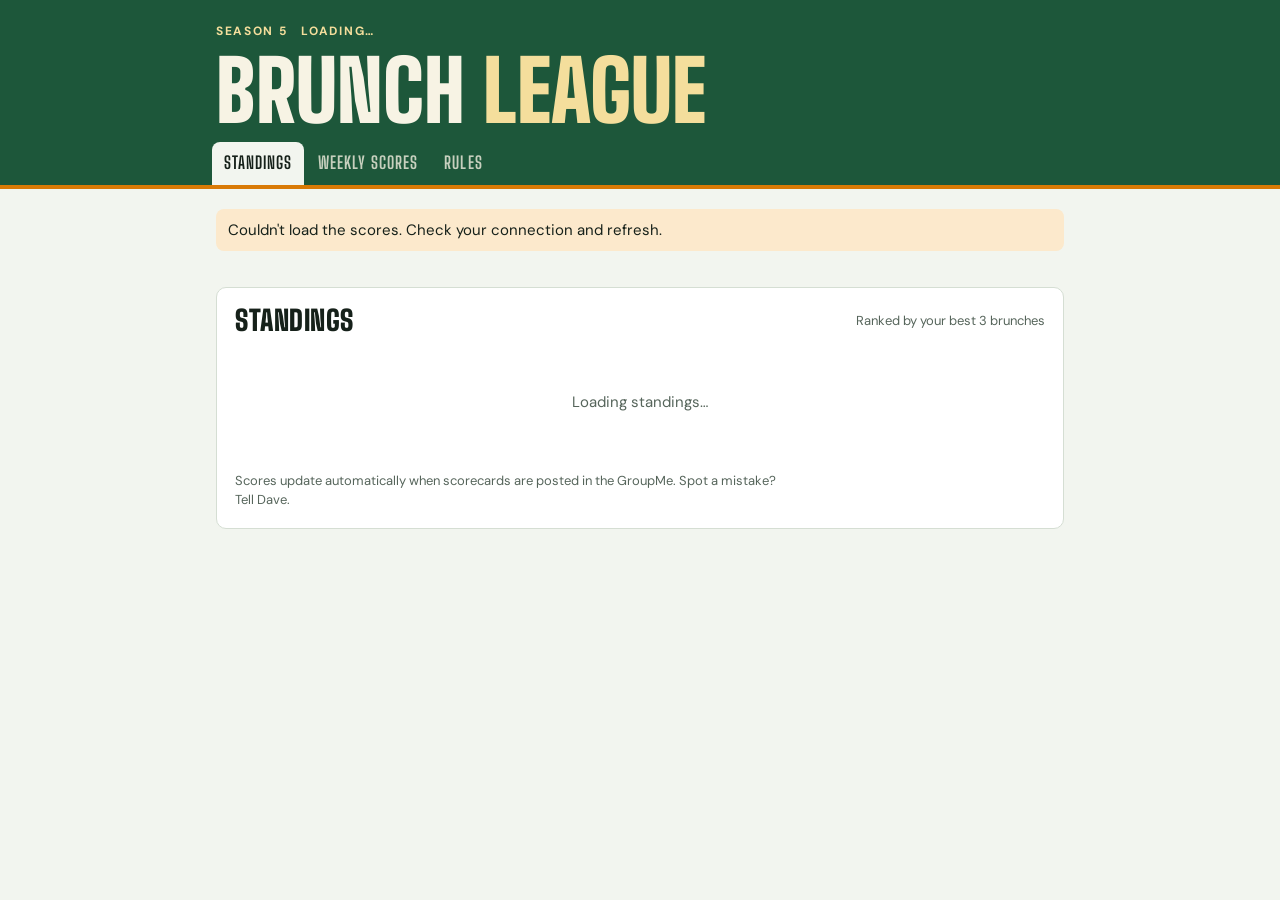
==== index.html @ 8d8e5ac1 "Singular labels; page background Co-Authored-By: Claude Opus 5.5 <noreply@anthropic.com> Claude-Sess" ====
<!doctype html>
<html lang="en">
<head>
<meta charset="utf-8">
<meta name="viewport" content="width=device-width, initial-scale=1, viewport-fit=cover">
<meta name="robots" content="noindex, nofollow">
<title>Brunch League</title>
<meta name="description" content="Brunch League DC live standings">
<link rel="icon" href="data:image/svg+xml,<svg xmlns='http://www.w3.org/2000/svg' viewBox='0 0 100 100'><text y='.9em' font-size='90'>🥂</text></svg>">
<link rel="preconnect" href="https://fonts.googleapis.com">
<link rel="preconnect" href="https://fonts.gstatic.com" crossorigin>
<link href="https://fonts.googleapis.com/css2?family=Big+Shoulders+Display:wght@700;900&family=DM+Sans:opsz,wght@9..40,400;9..40,500;9..40,700&display=swap" rel="stylesheet">
<style>
/* Layout: a turf-green scoreboard band (title, update status, tabs) over one readable column of panels. */
:root {
  --bg: #F2F5EF; --surface: #FFFFFF; --surface-2: #E8EEE6; --ink: #16211A; --muted: #56655B; --line: #D5DED3;
  --turf: #1D573A; --on-turf: #F7F3E4; --champagne: #F4DE9C; --mimosa: #D97A06; --mimosa-soft: #FCE9CC;
  --yellow: #E2B000; --red: #C42238;
  --display: "Big Shoulders Display", "Arial Narrow", Impact, sans-serif;
  --body: "DM Sans", system-ui, -apple-system, "Segoe UI", sans-serif;
  --radius: 10px;
  color-scheme: light;
}
@media (prefers-color-scheme: dark) {
  :root {
    --bg: #0E1611; --surface: #16211A; --surface-2: #1D2A21; --ink: #ECF2EA; --muted: #9CAFA1; --line: #2A3A2F;
    --turf: #143D28; --mimosa: #FFAA3B; --mimosa-soft: #3A2A12; --yellow: #F2C531; --red: #FF5D72;
    color-scheme: dark;
  }
}
* { box-sizing: border-box; }
html { background: var(--bg); }
body::before { content: ""; display: block; height: env(safe-area-inset-top, 0px); background: var(--turf); }
body { margin: 0; background: var(--bg); color: var(--ink); font: 15px/1.5 var(--body); min-height: 100vh; }
button { font: inherit; color: inherit; }
:focus-visible { outline: 3px solid var(--mimosa); outline-offset: 2px; }
.num { font-variant-numeric: tabular-nums; }
[hidden] { display: none !important; }

.band { background: var(--turf); color: var(--on-turf); border-bottom: 4px solid var(--mimosa); }
.band-inner, .wrap {
  max-width: 880px; margin: 0 auto;
  padding-left: max(16px, env(safe-area-inset-left, 0px));
  padding-right: max(16px, env(safe-area-inset-right, 0px));
}
.band-inner { padding-block: 22px 0; display: grid; gap: 14px; }
.eyebrow { font-weight: 700; font-size: 12px; letter-spacing: .14em; text-transform: uppercase; color: var(--champagne); display: flex; flex-wrap: wrap; gap: 6px 14px; }
h1 { margin: 0; font: 900 clamp(44px, 11vw, 84px)/.88 var(--display); text-transform: uppercase; }
h1 span { color: var(--champagne); }
.tabs { display: flex; gap: 2px; overflow-x: auto; margin-inline: -4px; scrollbar-width: none; }
.tabs button {
  border: 0; background: transparent; color: var(--on-turf); opacity: .78; cursor: pointer;
  font: 700 17px/1 var(--display); letter-spacing: .06em; text-transform: uppercase;
  padding: 12px 12px 14px; border-radius: 8px 8px 0 0; white-space: nowrap;
}
.tabs button[aria-selected="true"] { opacity: 1; background: var(--bg); color: var(--ink); }

main.wrap { padding-block: 20px 56px; display: grid; gap: 18px; }
.panel { background: var(--surface); border: 1px solid var(--line); border-radius: var(--radius); padding: 18px; display: grid; gap: 14px; min-width: 0; }
h2 { margin: 0; font: 900 28px/1 var(--display); text-transform: uppercase; letter-spacing: .02em; }
.sub { color: var(--muted); margin: 0; max-width: 62ch; }
.row { display: flex; flex-wrap: wrap; gap: 10px; align-items: center; }
.spread { justify-content: space-between; }
.empty { text-align: center; padding: 28px 12px; color: var(--muted); }
.notice { border-radius: 8px; padding: 10px 12px; background: var(--mimosa-soft); margin: 0; }

.awards { display: grid; grid-template-columns: repeat(auto-fit, minmax(170px, 1fr)); gap: 10px; }
.award { border: 1px solid var(--line); border-radius: var(--radius); padding: 12px 14px; display: grid; gap: 2px; background: var(--surface); }
.award .k { font-size: 11px; font-weight: 700; letter-spacing: .12em; text-transform: uppercase; color: var(--mimosa); }
.award .who { font: 900 24px/1.05 var(--display); text-transform: uppercase; overflow-wrap: anywhere; }
.award .why { font-size: 13px; color: var(--muted); }
.award.champ { background: var(--turf); border-color: var(--turf); color: var(--on-turf); }
.award.champ .k { color: var(--champagne); }
.award.champ .why { color: color-mix(in srgb, var(--on-turf) 75%, transparent); }

.board-head, .board-row { display: grid; grid-template-columns: 2.2em minmax(0, 1fr) 5.2em 5.2em; gap: 10px; align-items: center; padding: 10px 4px; }
.board-head { font-size: 11px; font-weight: 700; letter-spacing: .1em; text-transform: uppercase; color: var(--muted); border-bottom: 2px solid var(--ink); }
.r { text-align: right; }
.board-row { border-bottom: 1px solid var(--line); }
.rank { font: 900 26px/1 var(--display); color: var(--muted); }
.board-row.first .rank { color: var(--mimosa); }
.pname { font-weight: 700; overflow-wrap: anywhere; }
.pmeta { font-size: 12px; color: var(--muted); display: flex; flex-wrap: wrap; gap: 4px 10px; align-items: center; }
.top3 { font: 900 30px/1 var(--display); text-align: right; }
.season { font-weight: 700; text-align: right; color: var(--muted); }
.wk { font-size: 11px; padding: 1px 6px; border-radius: 4px; background: var(--surface-2); color: var(--muted); }
.wk.best { background: var(--mimosa-soft); color: var(--ink); font-weight: 700; }
.weeks-strip { display: flex; gap: 3px; flex-wrap: wrap; }
.card-chip { display: inline-block; width: 10px; height: 14px; border-radius: 2px; vertical-align: -2px; }
.card-chip.y { background: var(--yellow); } .card-chip.r { background: var(--red); }

.weekpick { display: flex; gap: 6px; flex-wrap: wrap; }
.weekpick button { border: 1.5px solid var(--line); background: var(--surface); border-radius: 999px; padding: 6px 12px; font-weight: 700; cursor: pointer; }
.weekpick button[aria-pressed="true"] { background: var(--ink); color: var(--bg); border-color: var(--ink); }
.week-row { display: grid; grid-template-columns: minmax(0, 1fr) auto; gap: 12px; align-items: center; padding: 10px 0; border-bottom: 1px solid var(--line); }
.week-row .pts { font: 900 26px/1 var(--display); }
.chips { display: flex; flex-wrap: wrap; gap: 4px; }
.chip { font-size: 12px; padding: 1px 8px; border-radius: 999px; background: var(--surface-2); color: var(--muted); }
.chip.bonus { background: var(--mimosa-soft); color: var(--ink); }

.rules { display: grid; grid-template-columns: repeat(auto-fit, minmax(min(100%, 340px), 1fr)); gap: 18px; align-items: start; }
.rule-block { border: 1px solid var(--line); border-radius: var(--radius); overflow: hidden; }
.rule-block h3 { margin: 0; font: 900 20px/1 var(--display); text-transform: uppercase; letter-spacing: .03em; padding: 12px 14px; background: var(--surface-2); }
.rule-list { list-style: none; margin: 0; padding: 0; }
.rule-list li { display: flex; justify-content: space-between; align-items: center; gap: 12px; padding: 10px 14px; border-top: 1px solid var(--line); }
.rule-list .what { min-width: 0; display: grid; line-height: 1.3; }
.rule-list .what small { color: var(--muted); font-size: 12.5px; }
.pts-pill { flex: none; min-width: 3.4em; text-align: center; font: 900 18px/1 var(--display); padding: 6px 8px; border-radius: 6px; background: var(--mimosa-soft); font-variant-numeric: tabular-nums; }
.pts-pill.neg { background: color-mix(in srgb, var(--red) 16%, var(--surface)); color: var(--red); }
.pts-pill.card { display: inline-flex; align-items: center; gap: 6px; background: var(--surface-2); font-size: 15px; }
.rule-notes { margin: 0; padding: 12px 14px 14px 32px; border-top: 1px solid var(--line); display: grid; gap: 6px; }

@media (max-width: 520px) {
  .board-head, .board-row { grid-template-columns: 1.8em minmax(0, 1fr) 4.2em; }
  .season-h, .season { display: none; }
}
</style>
</head>
<body>
<header class="band">
  <div class="band-inner">
    <div class="eyebrow"><span id="seasonLabel">Season 5</span><span id="updated">Loading…</span></div>
    <h1>Brunch <span>League</span></h1>
    <nav class="tabs" role="tablist" aria-label="Sections">
      <button role="tab" id="tab-standings" data-tab="standings" aria-selected="true">Standings</button>
      <button role="tab" id="tab-weeks" data-tab="weeks" aria-selected="false">Weekly scores</button>
      <button role="tab" id="tab-rules" data-tab="rules" aria-selected="false">Rules</button>
    </nav>
  </div>
</header>

<main class="wrap">
  <p class="notice" id="loadError" hidden>Couldn't load the scores. Check your connection and refresh.</p>

  <section id="view-standings" style="display:grid;gap:18px">
    <div class="awards" id="awards"></div>
    <div class="panel">
      <div class="row spread"><h2>Standings</h2><span class="sub" style="font-size:13px">Ranked by your best 3 brunches</span></div>
      <div id="board"><p class="empty">Loading standings…</p></div>
      <p class="sub" style="font-size:13px">Scores update automatically when scorecards are posted in the GroupMe. Spot a mistake? Tell Dave.</p>
    </div>
  </section>

  <section id="view-weeks" hidden>
    <div class="panel">
      <h2>Weekly scores</h2>
      <div class="weekpick" id="weekPick" role="group" aria-label="Week"></div>
      <div id="weekList"></div>
    </div>
  </section>

  <section id="view-rules" hidden>
    <div class="panel">
      <h2>How points work</h2>
      <p class="sub">Only your top 3 brunches count toward Champion. Every brunch counts toward the Dionysus Award.</p>
      <div class="rules">
        <div class="rule-block">
          <h3>Scoring</h3>
          <ul class="rule-list">
            <li><span class="what">Show up</span><span class="pts-pill">+8</span></li>
            <li><span class="what">RSVP yes by the deadline<small>and arrive on time</small></span><span class="pts-pill">+5</span></li>
            <li><span class="what">Organize the brunch<small>pick the place and send the Partiful</small></span><span class="pts-pill">+10</span></li>
            <li><span class="what">Referral<small>each new player you bring to the league</small></span><span class="pts-pill">+10</span></li>
            <li><span class="what">Drink<small>any non-shot drink</small></span><span class="pts-pill">+1</span></li>
            <li><span class="what">Shot</span><span class="pts-pill">+2</span></li>
            <li><span class="what">Buy someone a shot<small>with consent, max 5 a week</small></span><span class="pts-pill">+1</span></li>
            <li><span class="what">First dish</span><span class="pts-pill">+5</span></li>
            <li><span class="what">Each extra dish</span><span class="pts-pill">+1</span></li>
            <li><span class="what">Shark Week</span><span class="pts-pill">+2</span></li>
            <li><span class="what">Holy Grail<small>Shark Week everyone at brunch</small></span><span class="pts-pill">+15</span></li>
            <li><span class="what">Each bar after brunch</span><span class="pts-pill">+2</span></li>
          </ul>
        </div>
        <div style="display:grid;gap:18px">
          <div class="rule-block">
            <h3>Penalties</h3>
            <ul class="rule-list">
              <li><span class="what">Miss your reservation</span><span class="pts-pill card"><span class="card-chip y"></span>Yellow</span></li>
              <li><span class="what">Second yellow card<small>and half points the following week</small></span><span class="pts-pill neg">−10</span></li>
              <li><span class="what">More than 30 min late<small>no attendance or RSVP points</small></span><span class="pts-pill neg">+0</span></li>
              <li><span class="what">Kicked out of a bar</span><span class="pts-pill neg">−50</span></li>
            </ul>
          </div>
          <div class="rule-block">
            <h3>Awards</h3>
            <ul class="rule-list">
              <li><span class="what">Brunch League Champion<small>most points across your best 3 brunches</small></span></li>
              <li><span class="what">Dionysus Award<small>most total points all season</small></span></li>
              <li><span class="what">Brunch Gourmand<small>most dishes</small></span></li>
              <li><span class="what">Sharknado Award<small>most Shark Weeks</small></span></li>
            </ul>
          </div>
        </div>
        <div class="rule-block">
          <h3>Shark Week</h3>
          <ol class="rule-notes">
            <li>Yell "Shark Week!" and finish someone's unattended bottomless drink.</li>
            <li>A drink is fair game after 1 minute without a sip.</li>
            <li>It's safe if the owner is touching it or has said they're leaving the table.</li>
            <li>Bottomless only. After bottomless ends, it doesn't count.</li>
            <li>An illegal Shark Week scores 0, and the victim keeps their drink point.</li>
            <li>Collusion is illegal. If in doubt, ask Chad.</li>
          </ol>
        </div>
        <div class="rule-block">
          <h3>After brunch</h3>
          <ol class="rule-notes">
            <li>Brunch ends at midnight, or when fewer than 3 people are still together at a bar.</li>
            <li>Events like birthdays or a volo player party are exceptions.</li>
            <li>The playoff finale is worth more points.</li>
          </ol>
        </div>
      </div>
    </div>
  </section>
</main>

<script>
(() => {
  const FIELDS = [
    ["rsvpOnTime", "RSVP on time", "bool"], ["organized", "organized", "bool"], ["referrals", "referral", "num"],
    ["late", "30+ min late", "bool"], ["drinks", "drinks", "num"], ["shots", "shots", "num"], ["shotsBought", "shots bought", "num"],
    ["dishes", "dishes", "num"], ["sharkWeeks", "Shark Weeks", "num"], ["holyGrail", "Holy Grail", "bool"],
    ["bars", "bars", "num"], ["yellowCards", "yellow cards", "num"], ["kickedOut", "kicked out", "bool"],
  ];
  const BONUS = new Set(["organized", "referrals", "holyGrail"]);
  // "drinks" -> "drink", "shots bought" -> "shot bought", "referral" -> "referrals"
  const plural = (label, count) => {
    const [first, ...rest] = label.split(" ");
    const base = first.endsWith("s") ? first.slice(0, -1) : first;
    return [count === 1 ? base : base + "s", ...rest].join(" ");
  };
  const n = v => Math.max(0, Math.round(Number(v) || 0));

  function basePoints(c) {
    let p = 0;
    if (c.attended && !c.late) p += 8;
    if (c.rsvpOnTime && !c.late) p += 5;
    if (c.organized) p += 10;
    p += n(c.referrals) * 10 + n(c.drinks) + n(c.shots) * 2 + Math.min(n(c.shotsBought), 5);
    if (n(c.dishes) > 0) p += 5 + n(c.dishes) - 1;
    p += n(c.sharkWeeks) * 2 + (c.holyGrail ? 15 : 0) + n(c.bars) * 2;
    if (c.kickedOut) p -= 50;
    return p;
  }
  const fmt = x => (Math.round(x * 10) / 10).toLocaleString(undefined, { maximumFractionDigits: 1 });

  let data = null, tab = "standings", week = null;
  const $ = id => document.getElementById(id);
  function h(tag, attrs = {}, ...kids) {
    const el = document.createElement(tag);
    for (const [k, v] of Object.entries(attrs)) {
      if (v == null || v === false) continue;
      if (k === "class") el.className = v; else if (k === "text") el.textContent = v;
      else if (k.startsWith("on")) el.addEventListener(k.slice(2), v); else el.setAttribute(k, v);
    }
    for (const kid of kids.flat()) if (kid != null && kid !== false) el.append(kid.nodeType ? kid : document.createTextNode(String(kid)));
    return el;
  }

  function season(pid) {
    const rows = data.scores.filter(s => s.player === pid).sort((a, b) => a.week - b.week);
    let yellows = 0, halfWeek = null, reds = 0;
    const weeks = rows.map(s => {
      const c = s.counts, mult = Number(data.brunches[s.week]?.multiplier) || 1;
      let pts = basePoints(c) * mult; const notes = [];
      if (halfWeek === s.week) { pts /= 2; notes.push("half points (red card)"); }
      const before = Math.floor(yellows / 2); yellows += n(c.yellowCards);
      const newReds = Math.floor(yellows / 2) - before;
      if (newReds > 0) { pts -= 10 * newReds; reds += newReds; halfWeek = s.week + 1; notes.push("red card −10"); }
      if (mult !== 1) notes.push("×" + mult + " finale");
      return { week: s.week, pts, notes, c, s };
    });
    const best = [...weeks].sort((a, b) => b.pts - a.pts).slice(0, 3);
    const sum = a => a.reduce((t, w) => t + w.pts, 0);
    return { weeks, best: new Set(best.map(w => w.week)), top3: sum(best), total: sum(weeks),
      dishes: weeks.reduce((t, w) => t + n(w.c.dishes), 0), sharks: weeks.reduce((t, w) => t + n(w.c.sharkWeeks), 0),
      yellowsOpen: yellows % 2, reds };
  }

  function renderStandings() {
    const table = Object.entries(data.players).map(([id, p]) => ({ id, name: p.name, s: season(id) })).filter(r => r.s.weeks.length)
      .sort((a, b) => b.s.top3 - a.s.top3 || b.s.total - a.s.total);
    const leader = (key, label) => {
      const max = Math.max(0, ...table.map(r => r.s[key]));
      if (max <= 0) return { who: "—", why: "Nobody yet" };
      return { who: table.filter(r => r.s[key] === max).map(r => r.name).join(" & "), why: `${fmt(max)} ${label}` };
    };
    $("awards").replaceChildren(...[
      ["Brunch League Champion", leader("top3", "pts in best 3"), true], ["Dionysus Award", leader("total", "season pts")],
      ["Brunch Gourmand", leader("dishes", "dishes")], ["Sharknado Award", leader("sharks", "Shark Weeks")],
    ].map(([k, v, champ]) => h("div", { class: "award" + (champ ? " champ" : "") },
      h("span", { class: "k", text: k }), h("span", { class: "who", text: v.who }), h("span", { class: "why", text: v.why }))));

    const board = $("board");
    if (!table.length) { board.replaceChildren(h("p", { class: "empty", text: "No scores yet." })); return; }
    let rank = 0, prev = null;
    board.replaceChildren(
      h("div", { class: "board-head" }, h("span", { text: "#" }), h("span", { text: "Player" }), h("span", { class: "r", text: "Best 3" }), h("span", { class: "r season-h", text: "Season" })),
      ...table.map((r, i) => {
        if (r.s.top3 !== prev) rank = i + 1; prev = r.s.top3;
        return h("div", { class: "board-row" + (rank === 1 ? " first" : "") },
          h("span", { class: "rank num", text: rank }),
          h("div", { style: "min-width:0;display:grid;gap:2px" }, h("span", { class: "pname", text: r.name }),
            h("div", { class: "pmeta" },
              h("span", { text: `${r.s.weeks.length} brunch${r.s.weeks.length === 1 ? "" : "es"}` }),
              r.s.yellowsOpen ? h("span", {}, h("span", { class: "card-chip y" }), " 1 yellow") : null,
              r.s.reds ? h("span", {}, h("span", { class: "card-chip r" }), ` ${r.s.reds} red`) : null,
              h("span", { class: "weeks-strip" }, r.s.weeks.map(w => h("span", { class: "wk num" + (r.s.best.has(w.week) ? " best" : ""), text: `W${w.week} ${fmt(w.pts)}` }))))),
          h("span", { class: "top3 num", text: fmt(r.s.top3) }),
          h("span", { class: "season num", text: fmt(r.s.total) }));
      }));
  }

  function renderWeeks() {
    const weeksWithScores = [...new Set(data.scores.map(s => s.week))].sort((a, b) => a - b);
    if (week == null) week = weeksWithScores[weeksWithScores.length - 1] ?? data.currentWeek;
    $("weekPick").replaceChildren(...Array.from({ length: Math.max(data.currentWeek, ...weeksWithScores) }, (_, i) => i + 1).map(w =>
      h("button", { "aria-pressed": String(w === week), onclick: () => { week = w; renderWeeks(); } }, `Week ${w}`)));
    const date = data.brunches[week]?.date;
    const rows = Object.keys(data.players).map(id => ({ id, name: data.players[id].name, wk: season(id).weeks.find(x => x.week === week) }))
      .filter(r => r.wk).sort((a, b) => b.wk.pts - a.wk.pts);
    const list = $("weekList");
    if (!rows.length) { list.replaceChildren(h("p", { class: "empty", text: `No scores for week ${week} yet.` })); return; }
    list.replaceChildren(
      date ? h("p", { class: "sub", text: new Date(date + "T12:00").toLocaleDateString(undefined, { weekday: "long", month: "long", day: "numeric" }) }) : null,
      ...rows.map(r => {
        const c = r.wk.c;
        const chips = FIELDS.filter(([k, , t]) => t === "num" ? n(c[k]) > 0 : c[k]).map(([k, label, t]) =>
          h("span", { class: "chip" + (BONUS.has(k) ? " bonus" : ""), text: t === "num" ? `${n(c[k])} ${plural(label, n(c[k]))}` : label }));
        r.wk.notes.forEach(x => chips.push(h("span", { class: "chip", text: x })));
        if (!c.attended) chips.unshift(h("span", { class: "chip", text: "bonus only" }));
        return h("div", { class: "week-row" },
          h("div", { style: "min-width:0;display:grid;gap:4px" }, h("span", { class: "pname", text: r.name }), h("div", { class: "chips" }, chips)),
          h("span", { class: "pts num", text: fmt(r.wk.pts) }));
      }));
  }

  const TABS = ["standings", "weeks", "rules"];
  function show(t) {
    tab = TABS.includes(t) ? t : "standings";
    for (const name of TABS) { $("view-" + name).hidden = name !== tab; $("tab-" + name).setAttribute("aria-selected", String(name === tab)); }
    if (location.hash.slice(1) !== tab) history.replaceState(null, "", "#" + tab);
  }
  document.querySelectorAll(".tabs button").forEach(b => b.addEventListener("click", () => show(b.dataset.tab)));
  show(location.hash.slice(1));

  async function load() {
    try {
      const r = await fetch("data/league.json?t=" + Date.now(), { cache: "no-store" });
      if (!r.ok) throw new Error(r.status);
      data = await r.json();
      $("loadError").hidden = true;
      $("seasonLabel").textContent = `Season ${data.season} · Week ${data.currentWeek} of ${data.weeks}`;
      $("updated").textContent = "Updated " + new Date(data.updated).toLocaleString(undefined, { weekday: "short", hour: "numeric", minute: "2-digit" });
      renderStandings(); renderWeeks();
    } catch (e) { if (!data) $("loadError").hidden = false; }
  }
  load();
  setInterval(load, 5 * 60 * 1000);
})();
</script>
</body>
</html>
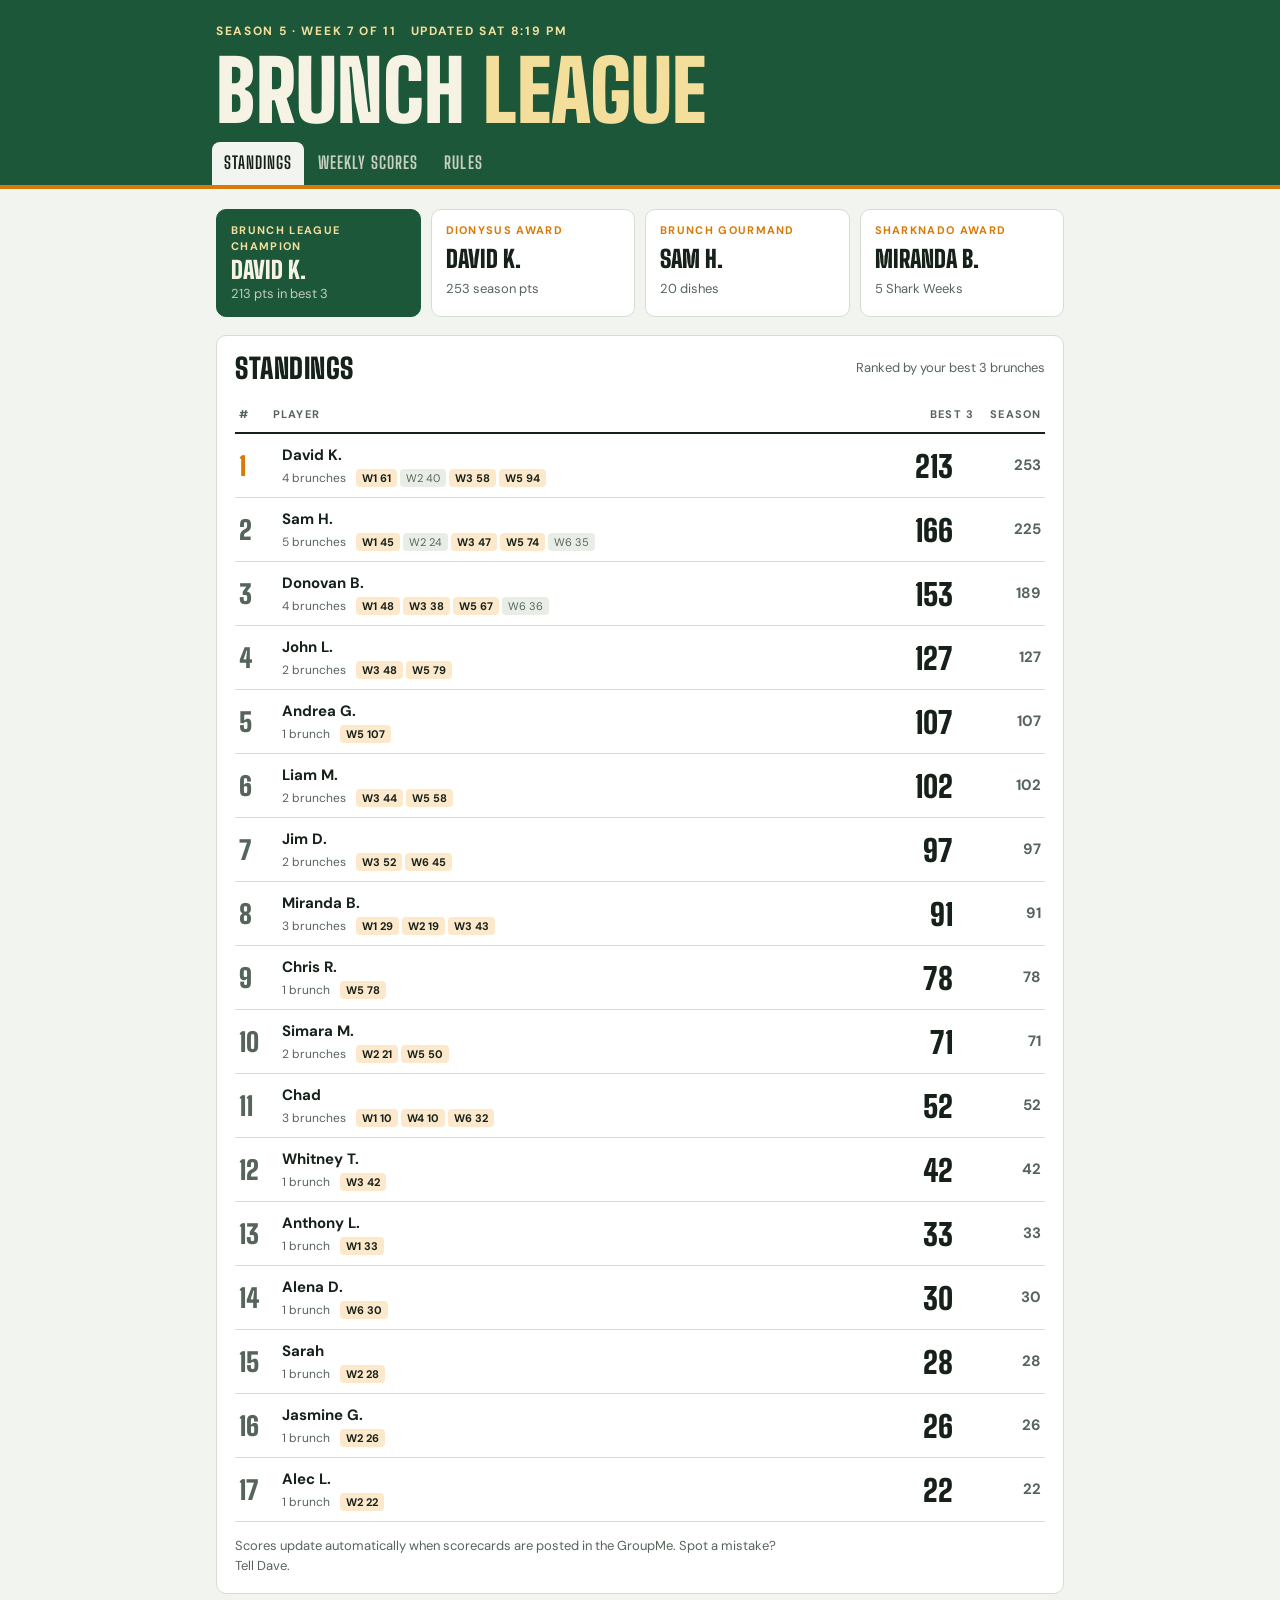
==== commit 71be7cbc: "Brunch League public standings site Co-Authored-By: Claude Opus 5.5 <noreply@anthropic.com> Claude-S" ====
--- a/index.html
+++ b/index.html
@@ -29,8 +29,7 @@
   }
 }
 * { box-sizing: border-box; }
-html { background: var(--bg); }
-body::before { content: ""; display: block; height: env(safe-area-inset-top, 0px); background: var(--turf); }
+html { padding-top: env(safe-area-inset-top, 0px); padding-bottom: env(safe-area-inset-bottom, 0px); background: var(--turf); }
 body { margin: 0; background: var(--bg); color: var(--ink); font: 15px/1.5 var(--body); min-height: 100vh; }
 button { font: inherit; color: inherit; }
 :focus-visible { outline: 3px solid var(--mimosa); outline-offset: 2px; }
@@ -224,12 +223,6 @@
     ["bars", "bars", "num"], ["yellowCards", "yellow cards", "num"], ["kickedOut", "kicked out", "bool"],
   ];
   const BONUS = new Set(["organized", "referrals", "holyGrail"]);
-  // "drinks" -> "drink", "shots bought" -> "shot bought", "referral" -> "referrals"
-  const plural = (label, count) => {
-    const [first, ...rest] = label.split(" ");
-    const base = first.endsWith("s") ? first.slice(0, -1) : first;
-    return [count === 1 ? base : base + "s", ...rest].join(" ");
-  };
   const n = v => Math.max(0, Math.round(Number(v) || 0));
 
   function basePoints(c) {
@@ -327,7 +320,7 @@
       ...rows.map(r => {
         const c = r.wk.c;
         const chips = FIELDS.filter(([k, , t]) => t === "num" ? n(c[k]) > 0 : c[k]).map(([k, label, t]) =>
-          h("span", { class: "chip" + (BONUS.has(k) ? " bonus" : ""), text: t === "num" ? `${n(c[k])} ${plural(label, n(c[k]))}` : label }));
+          h("span", { class: "chip" + (BONUS.has(k) ? " bonus" : ""), text: t === "num" ? `${n(c[k])} ${label}${k === "referrals" && n(c[k]) > 1 ? "s" : ""}` : label }));
         r.wk.notes.forEach(x => chips.push(h("span", { class: "chip", text: x })));
         if (!c.attended) chips.unshift(h("span", { class: "chip", text: "bonus only" }));
         return h("div", { class: "week-row" },
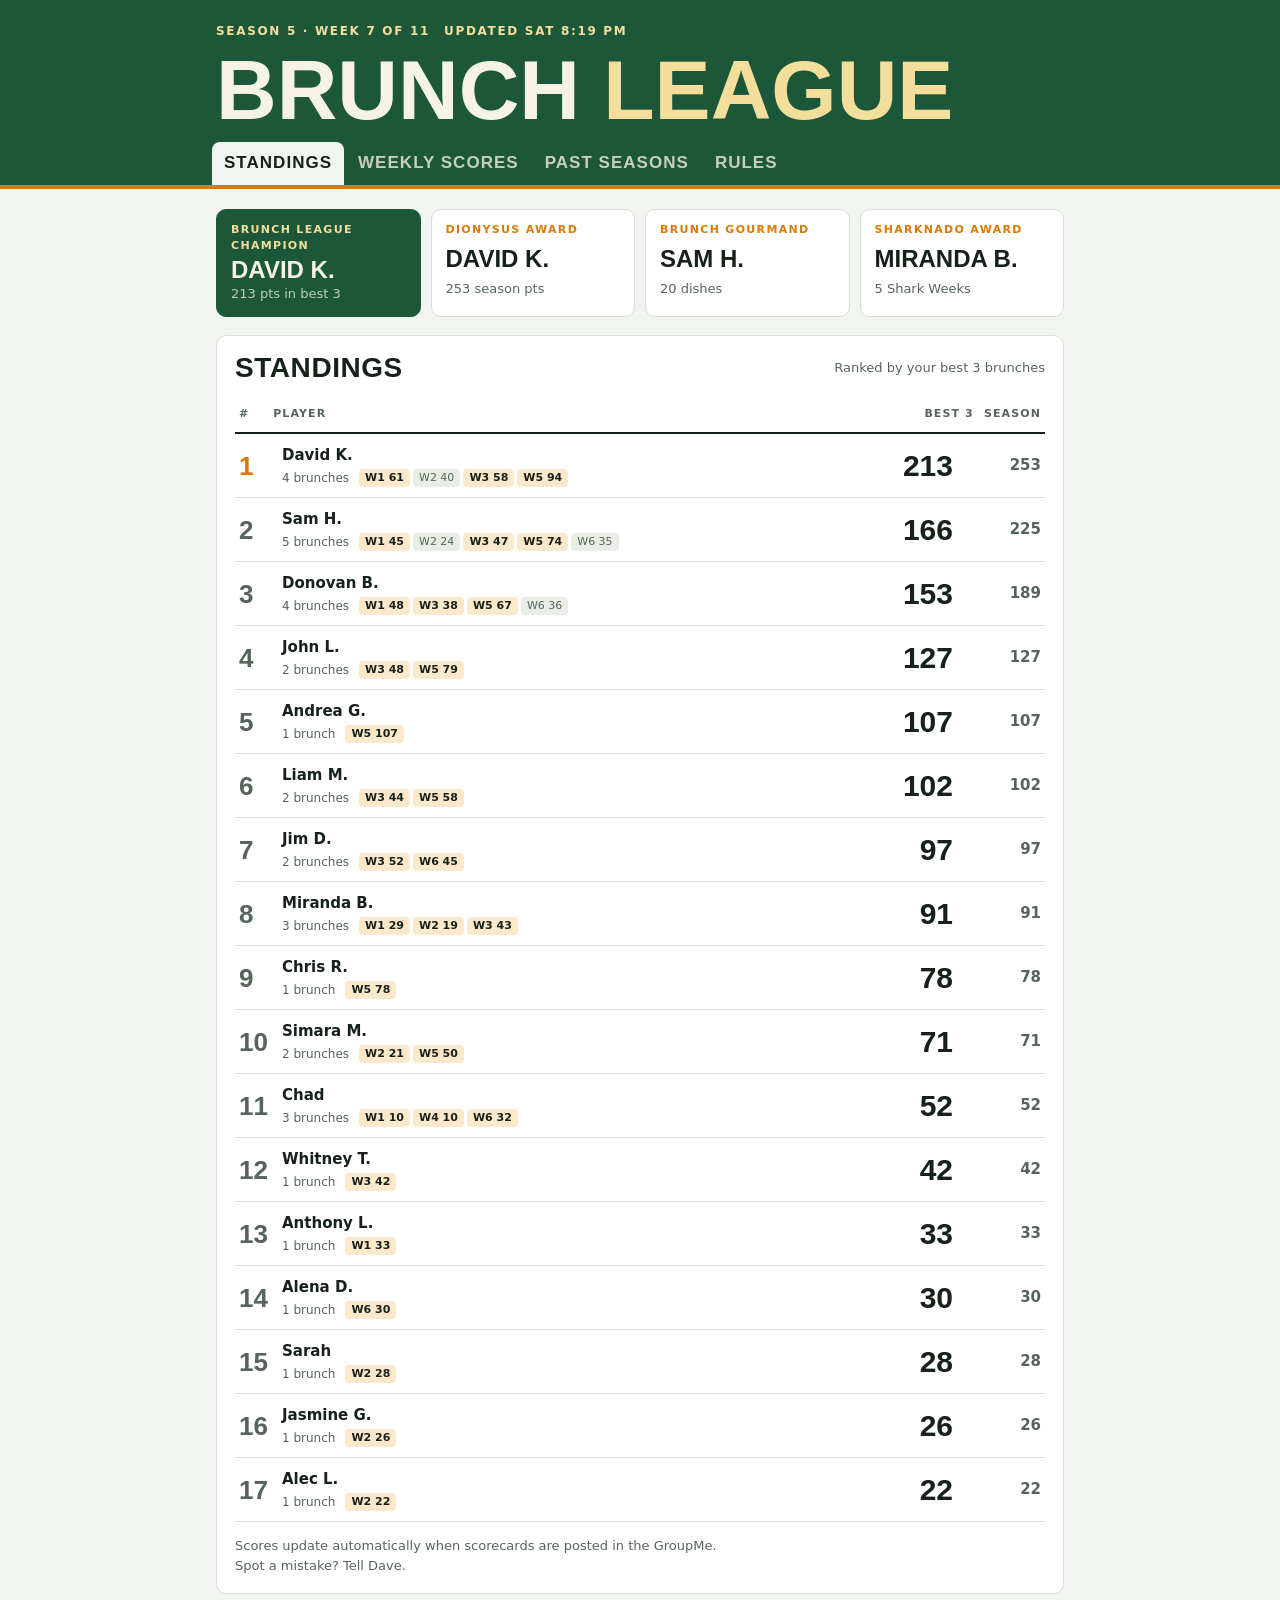
==== commit 4794b035: "Add Past seasons tab with Seasons 1-4 standings Co-Authored-By: Claude Opus 5.5 <noreply@anthropic.c" ====
--- a/index.html
+++ b/index.html
@@ -4,6 +4,8 @@
 <meta charset="utf-8">
 <meta name="viewport" content="width=device-width, initial-scale=1, viewport-fit=cover">
 <meta name="robots" content="noindex, nofollow">
+<meta http-equiv="Content-Security-Policy" content="default-src 'none'; script-src 'self' 'unsafe-inline'; style-src 'self' 'unsafe-inline' https://fonts.googleapis.com; font-src https://fonts.gstatic.com; img-src 'self' data:; connect-src 'self'; base-uri 'none'; form-action 'none'">
+<meta name="referrer" content="no-referrer">
 <title>Brunch League</title>
 <meta name="description" content="Brunch League DC live standings">
 <link rel="icon" href="data:image/svg+xml,<svg xmlns='http://www.w3.org/2000/svg' viewBox='0 0 100 100'><text y='.9em' font-size='90'>🥂</text></svg>">
@@ -29,7 +31,8 @@
   }
 }
 * { box-sizing: border-box; }
-html { padding-top: env(safe-area-inset-top, 0px); padding-bottom: env(safe-area-inset-bottom, 0px); background: var(--turf); }
+html { background: var(--bg); }
+body::before { content: ""; display: block; height: env(safe-area-inset-top, 0px); background: var(--turf); }
 body { margin: 0; background: var(--bg); color: var(--ink); font: 15px/1.5 var(--body); min-height: 100vh; }
 button { font: inherit; color: inherit; }
 :focus-visible { outline: 3px solid var(--mimosa); outline-offset: 2px; }
@@ -109,6 +112,13 @@
 .pts-pill.card { display: inline-flex; align-items: center; gap: 6px; background: var(--surface-2); font-size: 15px; }
 .rule-notes { margin: 0; padding: 12px 14px 14px 32px; border-top: 1px solid var(--line); display: grid; gap: 6px; }
 
+.past-row { display: grid; grid-template-columns: 2.2em minmax(0, 1fr) 5.2em; gap: 10px; align-items: center; padding: 8px 4px; border-bottom: 1px solid var(--line); }
+.past-row .rank { font-size: 22px; }
+.past-row.first .rank { color: var(--mimosa); }
+.past-row .top3 { font-size: 24px; }
+details.before summary { cursor: pointer; font-weight: 700; padding: 6px 0; }
+details.before[open] summary { margin-bottom: 6px; }
+
 @media (max-width: 520px) {
   .board-head, .board-row { grid-template-columns: 1.8em minmax(0, 1fr) 4.2em; }
   .season-h, .season { display: none; }
@@ -123,6 +133,7 @@
     <nav class="tabs" role="tablist" aria-label="Sections">
       <button role="tab" id="tab-standings" data-tab="standings" aria-selected="true">Standings</button>
       <button role="tab" id="tab-weeks" data-tab="weeks" aria-selected="false">Weekly scores</button>
+      <button role="tab" id="tab-past" data-tab="past" aria-selected="false">Past seasons</button>
       <button role="tab" id="tab-rules" data-tab="rules" aria-selected="false">Rules</button>
     </nav>
   </div>
@@ -146,6 +157,11 @@
       <div class="weekpick" id="weekPick" role="group" aria-label="Week"></div>
       <div id="weekList"></div>
     </div>
+  </section>
+
+  <section id="view-past" style="display:grid;gap:18px" hidden>
+    <div class="awards" id="champs"></div>
+    <div id="pastList" style="display:grid;gap:18px"><p class="empty">Loading past seasons…</p></div>
   </section>
 
   <section id="view-rules" hidden>
@@ -223,6 +239,12 @@
     ["bars", "bars", "num"], ["yellowCards", "yellow cards", "num"], ["kickedOut", "kicked out", "bool"],
   ];
   const BONUS = new Set(["organized", "referrals", "holyGrail"]);
+  // "drinks" -> "drink", "shots bought" -> "shot bought", "referral" -> "referrals"
+  const plural = (label, count) => {
+    const [first, ...rest] = label.split(" ");
+    const base = first.endsWith("s") ? first.slice(0, -1) : first;
+    return [count === 1 ? base : base + "s", ...rest].join(" ");
+  };
   const n = v => Math.max(0, Math.round(Number(v) || 0));
 
   function basePoints(c) {
@@ -320,7 +342,7 @@
       ...rows.map(r => {
         const c = r.wk.c;
         const chips = FIELDS.filter(([k, , t]) => t === "num" ? n(c[k]) > 0 : c[k]).map(([k, label, t]) =>
-          h("span", { class: "chip" + (BONUS.has(k) ? " bonus" : ""), text: t === "num" ? `${n(c[k])} ${label}${k === "referrals" && n(c[k]) > 1 ? "s" : ""}` : label }));
+          h("span", { class: "chip" + (BONUS.has(k) ? " bonus" : ""), text: t === "num" ? `${n(c[k])} ${plural(label, n(c[k]))}` : label }));
         r.wk.notes.forEach(x => chips.push(h("span", { class: "chip", text: x })));
         if (!c.attended) chips.unshift(h("span", { class: "chip", text: "bonus only" }));
         return h("div", { class: "week-row" },
@@ -329,7 +351,40 @@
       }));
   }
 
-  const TABS = ["standings", "weeks", "rules"];
+  function pastTable(list, withPts) {
+    let rank = 0, prev = null;
+    return list.map((r, i) => {
+      if (!withPts || r.pts !== prev) rank = i + 1; prev = r.pts;
+      return h("div", { class: "past-row" + (rank === 1 ? " first" : "") },
+        h("span", { class: "rank num", text: rank }), h("span", { class: "pname", text: r.name }),
+        h("span", { class: "top3 num", text: withPts && r.pts != null ? fmt(r.pts) : "" }));
+    });
+  }
+
+  function renderPast(hist) {
+    const seasons = [...hist.seasons].sort((a, b) => b.season - a.season);
+    $("champs").replaceChildren(...seasons.map((s, i) => h("div", { class: "award" + (i === 0 ? " champ" : "") },
+      h("span", { class: "k", text: `Season ${s.season} Champion` }), h("span", { class: "who", text: s.champion }), h("span", { class: "why", text: s.dates }))));
+    $("pastList").replaceChildren(...seasons.map(s => {
+      const withPts = s.final.some(r => r.pts != null);
+      return h("div", { class: "panel" },
+        h("div", { class: "row spread" }, h("h2", { text: `Season ${s.season}` }), h("span", { class: "sub", style: "font-size:13px", text: s.dates })),
+        h("div", {}, pastTable(s.final, withPts)),
+        s.note ? h("p", { class: "sub", style: "font-size:13px", text: s.note }) : null,
+        s.before ? h("details", { class: "before" }, h("summary", { text: s.beforeNote || "Before the finale" }), pastTable(s.before, true)) : null);
+    }));
+  }
+
+  async function loadPast() {
+    try {
+      const r = await fetch("data/history.json?t=" + Date.now(), { cache: "no-store" });
+      if (!r.ok) throw new Error(r.status);
+      renderPast(await r.json());
+    } catch (e) { $("pastList").replaceChildren(h("p", { class: "empty", text: "Couldn't load past seasons. Refresh to try again." })); }
+  }
+  loadPast();
+
+  const TABS = ["standings", "weeks", "past", "rules"];
   function show(t) {
     tab = TABS.includes(t) ? t : "standings";
     for (const name of TABS) { $("view-" + name).hidden = name !== tab; $("tab-" + name).setAttribute("aria-selected", String(name === tab)); }
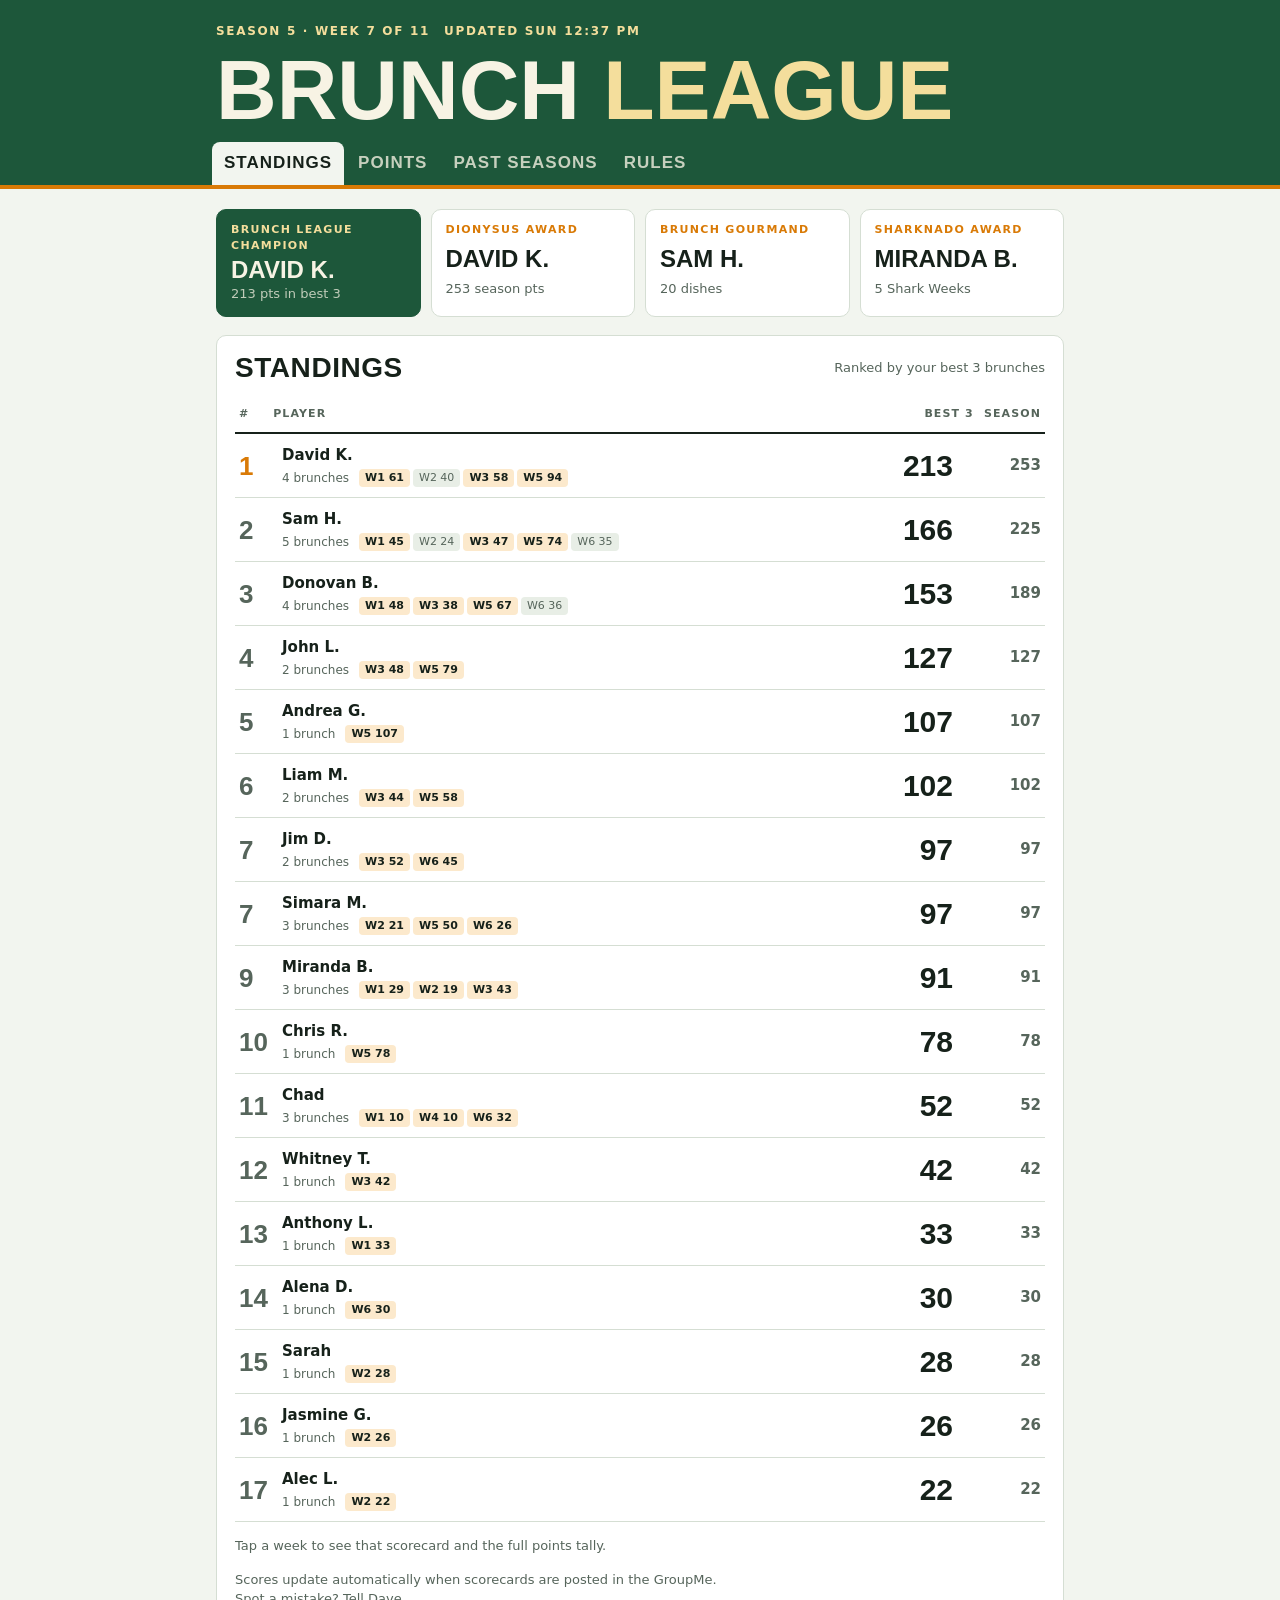
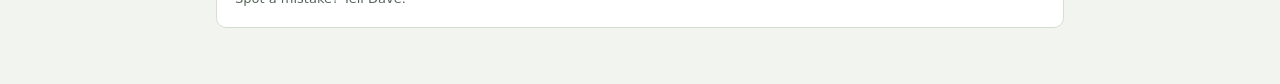
==== commit ff53b792: "Points tab: tap any week to see the scorecard photo and full tally Card photos are re-encoded withou" ====
--- a/index.html
+++ b/index.html
@@ -119,6 +119,29 @@
 details.before summary { cursor: pointer; font-weight: 700; padding: 6px 0; }
 details.before[open] summary { margin-bottom: 6px; }
 
+button.wk { border: 0; font: inherit; font-size: 11px; cursor: pointer; }
+button.wk:hover, button.wk:focus-visible { outline: 2px solid var(--mimosa); outline-offset: 1px; }
+button.week-row { width: 100%; border: 0; border-bottom: 1px solid var(--line); background: none; color: inherit; font: inherit; text-align: left; cursor: pointer; }
+button.week-row:hover { background: var(--surface-2); }
+.hint { font-size: 13px; color: var(--muted); margin: 0; }
+
+dialog.detail { border: 0; border-radius: var(--radius); padding: 0; width: min(640px, calc(100vw - 24px)); max-height: calc(100dvh - 24px); background: var(--surface); color: var(--ink); box-shadow: 0 20px 60px rgba(0,0,0,.35); }
+dialog.detail::backdrop { background: rgba(10, 20, 14, .6); }
+.detail-head { position: sticky; top: 0; display: flex; justify-content: space-between; align-items: start; gap: 12px; padding: 16px 18px 12px; background: var(--surface); border-bottom: 1px solid var(--line); }
+.detail-head h3 { margin: 0; font: 900 26px/1 var(--display); text-transform: uppercase; }
+.detail-head .sub { font-size: 13px; }
+.detail-close { flex: none; border: 1.5px solid var(--line); background: var(--surface); color: inherit; border-radius: 999px; width: 36px; height: 36px; font-size: 20px; line-height: 1; cursor: pointer; }
+.detail-body { padding: 14px 18px 18px; display: grid; gap: 14px; }
+.card-photos { display: grid; gap: 8px; }
+.card-photos a { display: block; border-radius: 8px; overflow: hidden; background: var(--surface-2); }
+.card-photos img { display: block; width: 100%; height: auto; max-height: 60dvh; object-fit: contain; }
+.tally { width: 100%; border-collapse: collapse; font-variant-numeric: tabular-nums; }
+.tally td { padding: 7px 4px; border-bottom: 1px solid var(--line); vertical-align: top; }
+.tally td.how { color: var(--muted); font-size: 13px; }
+.tally td.pts { text-align: right; font-weight: 700; white-space: nowrap; }
+.tally tr.adj td { color: var(--red); }
+.tally tr.total td { border-bottom: 0; border-top: 2px solid var(--ink); font: 900 22px/1.1 var(--display); padding-top: 10px; }
+
 @media (max-width: 520px) {
   .board-head, .board-row { grid-template-columns: 1.8em minmax(0, 1fr) 4.2em; }
   .season-h, .season { display: none; }
@@ -132,7 +155,7 @@
     <h1>Brunch <span>League</span></h1>
     <nav class="tabs" role="tablist" aria-label="Sections">
       <button role="tab" id="tab-standings" data-tab="standings" aria-selected="true">Standings</button>
-      <button role="tab" id="tab-weeks" data-tab="weeks" aria-selected="false">Weekly scores</button>
+      <button role="tab" id="tab-weeks" data-tab="weeks" aria-selected="false">Points</button>
       <button role="tab" id="tab-past" data-tab="past" aria-selected="false">Past seasons</button>
       <button role="tab" id="tab-rules" data-tab="rules" aria-selected="false">Rules</button>
     </nav>
@@ -147,13 +170,15 @@
     <div class="panel">
       <div class="row spread"><h2>Standings</h2><span class="sub" style="font-size:13px">Ranked by your best 3 brunches</span></div>
       <div id="board"><p class="empty">Loading standings…</p></div>
+      <p class="hint">Tap a week to see that scorecard and the full points tally.</p>
       <p class="sub" style="font-size:13px">Scores update automatically when scorecards are posted in the GroupMe. Spot a mistake? Tell Dave.</p>
     </div>
   </section>
 
   <section id="view-weeks" hidden>
     <div class="panel">
-      <h2>Weekly scores</h2>
+      <h2>Points by week</h2>
+      <p class="hint">Tap anyone's score to see their scorecard and how every point was counted.</p>
       <div class="weekpick" id="weekPick" role="group" aria-label="Week"></div>
       <div id="weekList"></div>
     </div>
@@ -230,6 +255,14 @@
   </section>
 </main>
 
+<dialog class="detail" id="detail" aria-labelledby="detailTitle">
+  <div class="detail-head">
+    <div style="display:grid;gap:4px;min-width:0"><h3 id="detailTitle"></h3><p class="sub" id="detailSub"></p></div>
+    <button class="detail-close" id="detailClose" aria-label="Close">×</button>
+  </div>
+  <div class="detail-body" id="detailBody"></div>
+</dialog>
+
 <script>
 (() => {
   const FIELDS = [
@@ -239,25 +272,32 @@
     ["bars", "bars", "num"], ["yellowCards", "yellow cards", "num"], ["kickedOut", "kicked out", "bool"],
   ];
   const BONUS = new Set(["organized", "referrals", "holyGrail"]);
-  // "drinks" -> "drink", "shots bought" -> "shot bought", "referral" -> "referrals"
-  const plural = (label, count) => {
-    const [first, ...rest] = label.split(" ");
-    const base = first.endsWith("s") ? first.slice(0, -1) : first;
-    return [count === 1 ? base : base + "s", ...rest].join(" ");
-  };
+  // FIELDS labels are plural except "referral"; this gives the right form for a count.
+  const ONE = { drinks: "drink", shots: "shot", "shots bought": "shot bought", dishes: "dish", "Shark Weeks": "Shark Week", bars: "bar", "yellow cards": "yellow card" };
+  const plural = (label, count) => count === 1 ? (ONE[label] || label) : label === "referral" ? "referrals" : label;
   const n = v => Math.max(0, Math.round(Number(v) || 0));
 
-  function basePoints(c) {
-    let p = 0;
-    if (c.attended && !c.late) p += 8;
-    if (c.rsvpOnTime && !c.late) p += 5;
-    if (c.organized) p += 10;
-    p += n(c.referrals) * 10 + n(c.drinks) + n(c.shots) * 2 + Math.min(n(c.shotsBought), 5);
-    if (n(c.dishes) > 0) p += 5 + n(c.dishes) - 1;
-    p += n(c.sharkWeeks) * 2 + (c.holyGrail ? 15 : 0) + n(c.bars) * 2;
-    if (c.kickedOut) p -= 50;
-    return p;
-  }
+  // One line per scoring rule: [what, how it was counted, points]. basePoints is their sum.
+  function tallyLines(c) {
+    const L = [], each = (k, label, per) => { const v = n(c[k]); if (v) L.push([label, `${v} × ${per}`, v * per]); };
+    if (c.attended) L.push(c.late ? ["Showed up", "30+ min late: no attendance or RSVP points", 0] : ["Showed up", "", 8]);
+    if (c.rsvpOnTime && !c.late) L.push(["RSVP'd yes by the deadline", "", 5]);
+    if (c.organized) L.push(["Organized the brunch", "sent the Partiful", 10]);
+    each("referrals", "Referrals", 10);
+    each("drinks", "Drinks", 1);
+    each("shots", "Shots", 2);
+    const bought = n(c.shotsBought);
+    if (bought) L.push(["Shots bought for others", bought > 5 ? `${bought}, max 5 count` : `${bought} × 1`, Math.min(bought, 5)]);
+    const dishes = n(c.dishes);
+    if (dishes) L.push(["Dishes", dishes === 1 ? "first dish" : `first dish 5 + ${dishes - 1} extra × 1`, 5 + dishes - 1]);
+    each("sharkWeeks", "Shark Weeks", 2);
+    if (c.holyGrail) L.push(["Holy Grail", "", 15]);
+    each("bars", "Bars after brunch", 2);
+    if (n(c.yellowCards)) L.push(["Yellow cards", `${n(c.yellowCards)} (every 2nd is a red card)`, 0]);
+    if (c.kickedOut) L.push(["Kicked out of a bar", "", -50]);
+    return L;
+  }
+  const basePoints = c => tallyLines(c).reduce((t, l) => t + l[2], 0);
   const fmt = x => (Math.round(x * 10) / 10).toLocaleString(undefined, { maximumFractionDigits: 1 });
 
   let data = null, tab = "standings", week = null;
@@ -277,14 +317,14 @@
     const rows = data.scores.filter(s => s.player === pid).sort((a, b) => a.week - b.week);
     let yellows = 0, halfWeek = null, reds = 0;
     const weeks = rows.map(s => {
-      const c = s.counts, mult = Number(data.brunches[s.week]?.multiplier) || 1;
-      let pts = basePoints(c) * mult; const notes = [];
-      if (halfWeek === s.week) { pts /= 2; notes.push("half points (red card)"); }
+      const c = s.counts, mult = Number(data.brunches[s.week]?.multiplier) || 1, base = basePoints(c);
+      let pts = base * mult; const notes = [], adj = [];
+      if (mult !== 1) { notes.push("×" + mult + " finale"); adj.push([`Finale ×${mult}`, `${fmt(base)} × ${mult}`, pts - base]); }
+      if (halfWeek === s.week) { notes.push("half points (red card)"); adj.push(["Half points", "red card the week before", -pts / 2]); pts /= 2; }
       const before = Math.floor(yellows / 2); yellows += n(c.yellowCards);
       const newReds = Math.floor(yellows / 2) - before;
-      if (newReds > 0) { pts -= 10 * newReds; reds += newReds; halfWeek = s.week + 1; notes.push("red card −10"); }
-      if (mult !== 1) notes.push("×" + mult + " finale");
-      return { week: s.week, pts, notes, c, s };
+      if (newReds > 0) { pts -= 10 * newReds; reds += newReds; halfWeek = s.week + 1; notes.push("red card −10"); adj.push(["Red card", "second yellow", -10 * newReds]); }
+      return { week: s.week, pts, notes, adj, c, s };
     });
     const best = [...weeks].sort((a, b) => b.pts - a.pts).slice(0, 3);
     const sum = a => a.reduce((t, w) => t + w.pts, 0);
@@ -321,7 +361,8 @@
               h("span", { text: `${r.s.weeks.length} brunch${r.s.weeks.length === 1 ? "" : "es"}` }),
               r.s.yellowsOpen ? h("span", {}, h("span", { class: "card-chip y" }), " 1 yellow") : null,
               r.s.reds ? h("span", {}, h("span", { class: "card-chip r" }), ` ${r.s.reds} red`) : null,
-              h("span", { class: "weeks-strip" }, r.s.weeks.map(w => h("span", { class: "wk num" + (r.s.best.has(w.week) ? " best" : ""), text: `W${w.week} ${fmt(w.pts)}` }))))),
+              h("span", { class: "weeks-strip" }, r.s.weeks.map(w => h("button", { class: "wk num" + (r.s.best.has(w.week) ? " best" : ""),
+                "aria-label": `${r.name}, week ${w.week}: ${fmt(w.pts)} points. Show scorecard`, onclick: () => openDetail(r.id, w.week) }, `W${w.week} ${fmt(w.pts)}`))))),
           h("span", { class: "top3 num", text: fmt(r.s.top3) }),
           h("span", { class: "season num", text: fmt(r.s.total) }));
       }));
@@ -345,7 +386,7 @@
           h("span", { class: "chip" + (BONUS.has(k) ? " bonus" : ""), text: t === "num" ? `${n(c[k])} ${plural(label, n(c[k]))}` : label }));
         r.wk.notes.forEach(x => chips.push(h("span", { class: "chip", text: x })));
         if (!c.attended) chips.unshift(h("span", { class: "chip", text: "bonus only" }));
-        return h("div", { class: "week-row" },
+        return h("button", { class: "week-row", onclick: () => openDetail(r.id, week) },
           h("div", { style: "min-width:0;display:grid;gap:4px" }, h("span", { class: "pname", text: r.name }), h("div", { class: "chips" }, chips)),
           h("span", { class: "pts num", text: fmt(r.wk.pts) }));
       }));
@@ -384,6 +425,35 @@
   }
   loadPast();
 
+  function openDetail(pid, wk) {
+    const w = season(pid).weeks.find(x => x.week === wk);
+    if (!w) return;
+    const date = data.brunches[wk]?.date;
+    $("detailTitle").textContent = data.players[pid].name;
+    $("detailSub").textContent = `Season ${data.season} · Week ${wk}` + (date ? " · " + new Date(date + "T12:00").toLocaleDateString(undefined, { month: "long", day: "numeric" }) : "");
+    const cards = (w.s.cards || []).filter(src => /^cards\/[\w\/-]+\.jpg$/.test(src));
+    const lines = tallyLines(w.c);
+    $("detailBody").replaceChildren(
+      cards.length
+        ? h("div", { class: "card-photos" }, cards.map((src, i) => h("a", { href: src, target: "_blank", rel: "noopener" },
+            h("img", { src, alt: `${data.players[pid].name}'s week ${wk} scorecard${cards.length > 1 ? ` (photo ${i + 1})` : ""}`, loading: "lazy" }))))
+        : h("p", { class: "notice", text: w.c.attended ? "No photo of this card yet." : "No card: bonus points only (organizer or referral)." }),
+      cards.length > 1 ? h("p", { class: "hint", text: "This card shows up in more than one photo. Tap a photo to open it full size." })
+        : cards.length ? h("p", { class: "hint", text: "Tap the photo to open it full size. Several cards can share one photo." }) : null,
+      h("table", { class: "tally" }, h("tbody", {},
+        lines.length ? lines.map(([what, how, pts]) => h("tr", {}, h("td", { text: what }), h("td", { class: "how", text: how }), h("td", { class: "pts", text: (pts > 0 ? "+" : "") + fmt(pts) })))
+          : h("tr", {}, h("td", { colspan: 3, class: "how", text: "Nothing recorded." })),
+        w.adj.map(([what, how, pts]) => h("tr", { class: pts < 0 ? "adj" : "" }, h("td", { text: what }), h("td", { class: "how", text: how }), h("td", { class: "pts", text: (pts > 0 ? "+" : "−") + fmt(Math.abs(pts)) }))),
+        h("tr", { class: "total" }, h("td", { colspan: 2, text: "Total" }), h("td", { class: "pts num", text: fmt(w.pts) })))),
+      w.s.notes ? h("p", { class: "hint", text: "Scorer's note: " + w.s.notes }) : null,
+      h("p", { class: "hint", text: "Count looks wrong? Tell Dave and it gets fixed." }));
+    const dlg = $("detail");
+    if (!dlg.open) dlg.showModal();
+    dlg.scrollTop = 0;
+  }
+  $("detailClose").addEventListener("click", () => $("detail").close());
+  $("detail").addEventListener("click", e => { if (e.target === $("detail")) $("detail").close(); });
+
   const TABS = ["standings", "weeks", "past", "rules"];
   function show(t) {
     tab = TABS.includes(t) ? t : "standings";
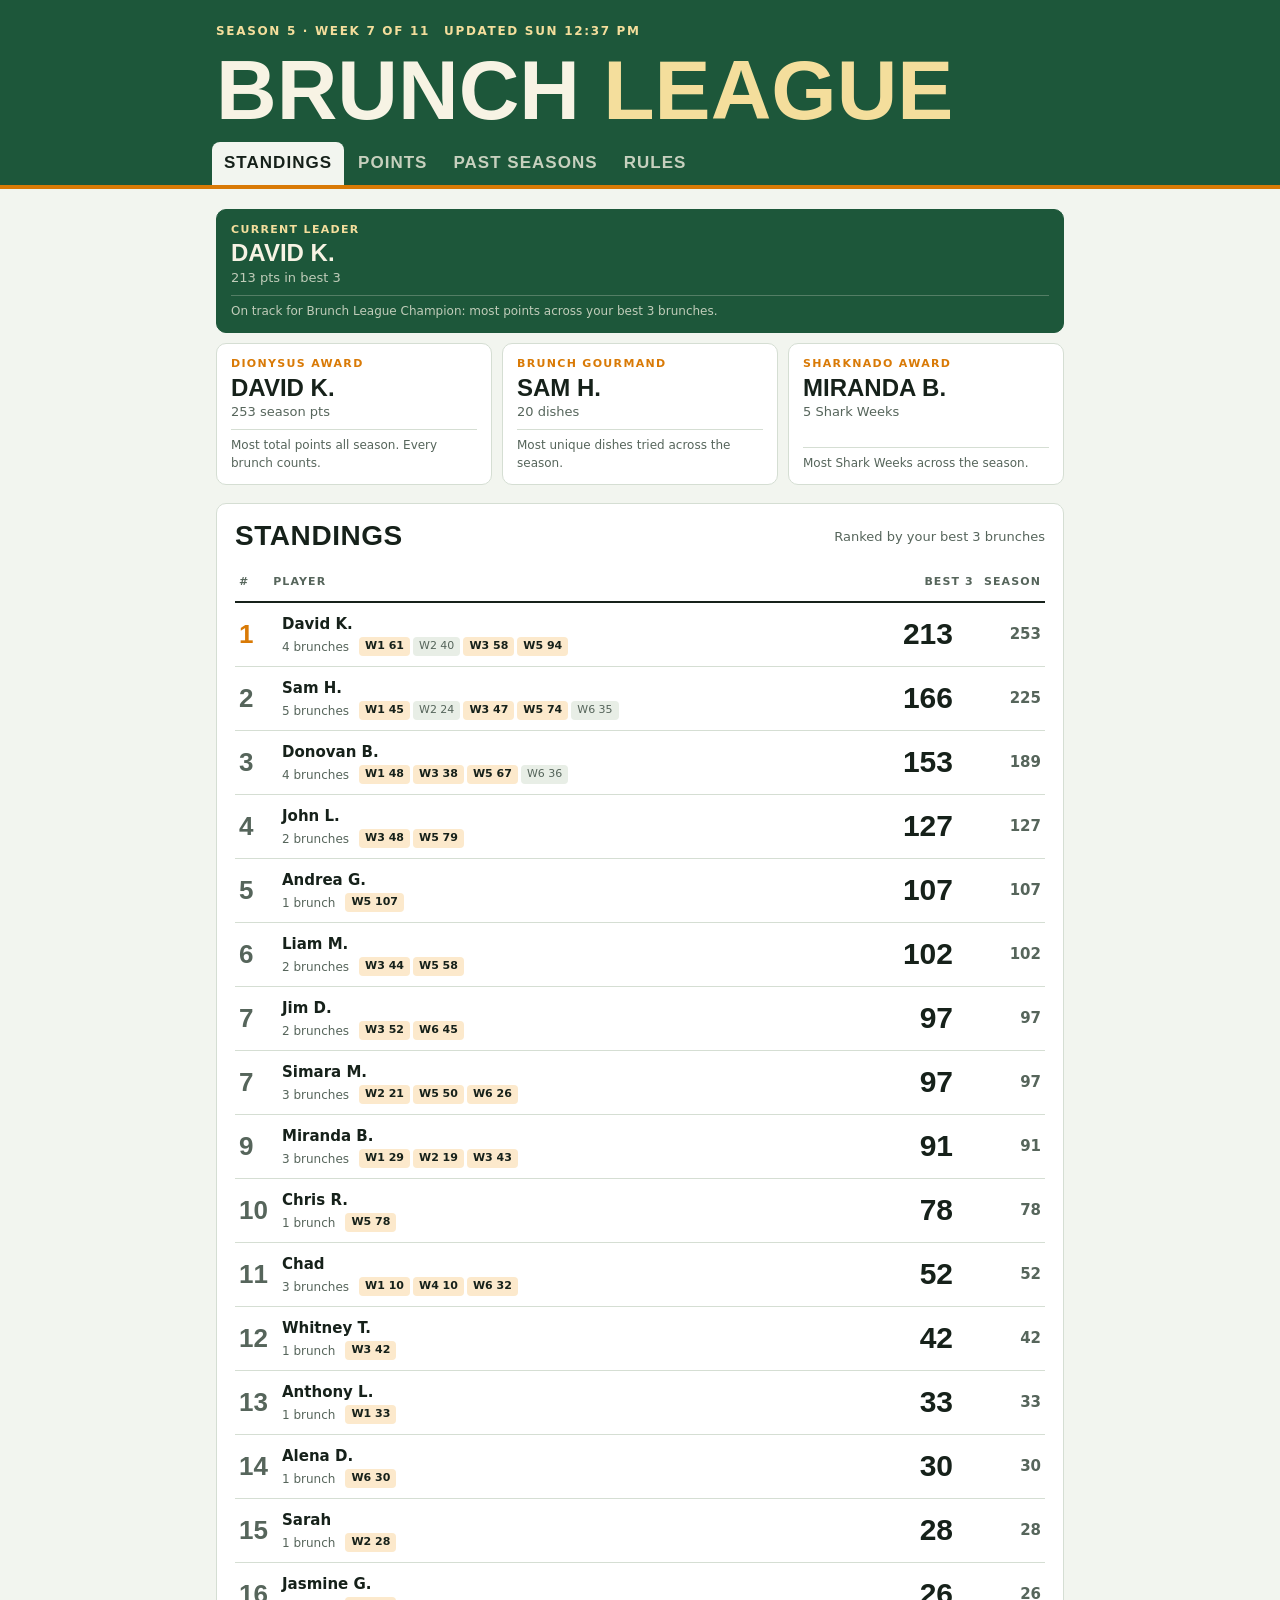
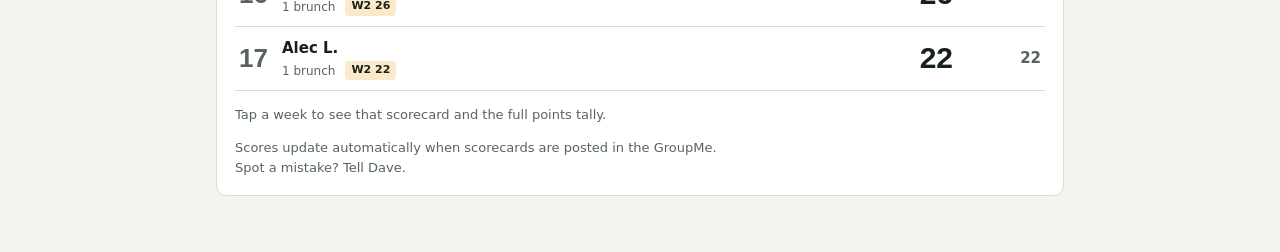
==== commit 5af66da4: "Standings: Current Leader card, with the three superlatives and what each one means Co-Authored-By: " ====
--- a/index.html
+++ b/index.html
@@ -66,14 +66,21 @@
 .empty { text-align: center; padding: 28px 12px; color: var(--muted); }
 .notice { border-radius: 8px; padding: 10px 12px; background: var(--mimosa-soft); margin: 0; }
 
-.awards { display: grid; grid-template-columns: repeat(auto-fit, minmax(170px, 1fr)); gap: 10px; }
+.awards { display: grid; grid-template-columns: repeat(auto-fit, minmax(190px, 1fr)); gap: 10px; }
 .award { border: 1px solid var(--line); border-radius: var(--radius); padding: 12px 14px; display: grid; gap: 2px; background: var(--surface); }
 .award .k { font-size: 11px; font-weight: 700; letter-spacing: .12em; text-transform: uppercase; color: var(--mimosa); }
 .award .who { font: 900 24px/1.05 var(--display); text-transform: uppercase; overflow-wrap: anywhere; }
-.award .why { font-size: 13px; color: var(--muted); }
+.award .why { font-size: 13px; color: var(--muted); margin-bottom: 6px; }
 .award.champ { background: var(--turf); border-color: var(--turf); color: var(--on-turf); }
 .award.champ .k { color: var(--champagne); }
 .award.champ .why { color: color-mix(in srgb, var(--on-turf) 75%, transparent); }
+#awards { grid-template-columns: repeat(3, 1fr); }
+#awards .award { display: flex; flex-direction: column; gap: 2px; }
+#awards .award .desc { margin-top: auto; }
+#awards .award.champ { grid-column: 1 / -1; }
+@media (max-width: 640px) { #awards { grid-template-columns: 1fr; } }
+.award .desc { font-size: 12px; color: var(--muted); padding-top: 6px; border-top: 1px solid var(--line); }
+.award.champ .desc { color: color-mix(in srgb, var(--on-turf) 75%, transparent); border-color: color-mix(in srgb, var(--on-turf) 25%, transparent); }
 
 .board-head, .board-row { display: grid; grid-template-columns: 2.2em minmax(0, 1fr) 5.2em 5.2em; gap: 10px; align-items: center; padding: 10px 4px; }
 .board-head { font-size: 11px; font-weight: 700; letter-spacing: .1em; text-transform: uppercase; color: var(--muted); border-bottom: 2px solid var(--ink); }
@@ -117,6 +124,9 @@
 .past-row.first .rank { color: var(--mimosa); }
 .past-row .top3 { font-size: 24px; }
 details.before summary { cursor: pointer; font-weight: 700; padding: 6px 0; }
+.past-weeks { display: grid; gap: 10px; border-top: 1px solid var(--line); padding-top: 14px; }
+.past-weeks .week-row .pts { font: 900 24px/1 var(--display); }
+.past-h { margin: 0; font: 900 20px/1 var(--display); text-transform: uppercase; letter-spacing: .03em; }
 details.before[open] summary { margin-bottom: 6px; }
 
 button.wk { border: 0; font: inherit; font-size: 11px; cursor: pointer; }
@@ -124,6 +134,7 @@
 button.week-row { width: 100%; border: 0; border-bottom: 1px solid var(--line); background: none; color: inherit; font: inherit; text-align: left; cursor: pointer; }
 button.week-row:hover { background: var(--surface-2); }
 .hint { font-size: 13px; color: var(--muted); margin: 0; }
+.hint a { color: var(--ink); font-weight: 700; }
 
 dialog.detail { border: 0; border-radius: var(--radius); padding: 0; width: min(640px, calc(100vw - 24px)); max-height: calc(100dvh - 24px); background: var(--surface); color: var(--ink); box-shadow: 0 20px 60px rgba(0,0,0,.35); }
 dialog.detail::backdrop { background: rgba(10, 20, 14, .6); }
@@ -342,10 +353,13 @@
       return { who: table.filter(r => r.s[key] === max).map(r => r.name).join(" & "), why: `${fmt(max)} ${label}` };
     };
     $("awards").replaceChildren(...[
-      ["Brunch League Champion", leader("top3", "pts in best 3"), true], ["Dionysus Award", leader("total", "season pts")],
-      ["Brunch Gourmand", leader("dishes", "dishes")], ["Sharknado Award", leader("sharks", "Shark Weeks")],
-    ].map(([k, v, champ]) => h("div", { class: "award" + (champ ? " champ" : "") },
-      h("span", { class: "k", text: k }), h("span", { class: "who", text: v.who }), h("span", { class: "why", text: v.why }))));
+      ["Current Leader", leader("top3", "pts in best 3"), "On track for Brunch League Champion: most points across your best 3 brunches.", true],
+      ["Dionysus Award", leader("total", "season pts"), "Most total points all season. Every brunch counts."],
+      ["Brunch Gourmand", leader("dishes", "dishes"), "Most unique dishes tried across the season."],
+      ["Sharknado Award", leader("sharks", "Shark Weeks"), "Most Shark Weeks across the season."],
+    ].map(([k, v, desc, champ]) => h("div", { class: "award" + (champ ? " champ" : "") },
+      h("span", { class: "k", text: k }), h("span", { class: "who", text: v.who }), h("span", { class: "why", text: v.why }),
+      h("span", { class: "desc", text: desc }))));
 
     const board = $("board");
     if (!table.length) { board.replaceChildren(h("p", { class: "empty", text: "No scores yet." })); return; }
@@ -412,7 +426,8 @@
         h("div", { class: "row spread" }, h("h2", { text: `Season ${s.season}` }), h("span", { class: "sub", style: "font-size:13px", text: s.dates })),
         h("div", {}, pastTable(s.final, withPts)),
         s.note ? h("p", { class: "sub", style: "font-size:13px", text: s.note }) : null,
-        s.before ? h("details", { class: "before" }, h("summary", { text: s.beforeNote || "Before the finale" }), pastTable(s.before, true)) : null);
+        s.before ? h("details", { class: "before" }, h("summary", { text: s.beforeNote || "Before the finale" }), pastTable(s.before, true)) : null,
+        (() => { const box = h("div", { class: "past-weeks" }); pastWeeks(s, box); return box; })());
     }));
   }
 
@@ -425,18 +440,29 @@
   }
   loadPast();
 
+  const safeSrc = src => /^cards\/[\w\/-]+\.jpg$/.test(src);
+  const photos = (srcs, alt) => h("div", { class: "card-photos" }, srcs.map((src, i) => h("a", { href: src, target: "_blank", rel: "noopener" },
+    h("img", { src, alt: alt + (srcs.length > 1 ? ` (photo ${i + 1})` : ""), loading: "lazy" }))));
+  const weekName = label => /^\d+[ab]?$/.test(label) ? `Week ${label}` : label;
+
+  function showDetail(title, sub, ...body) {
+    $("detailTitle").textContent = title;
+    $("detailSub").textContent = sub;
+    $("detailBody").replaceChildren(...body.filter(Boolean));
+    const dlg = $("detail");
+    if (!dlg.open) dlg.showModal();
+    dlg.scrollTop = 0;
+  }
+
   function openDetail(pid, wk) {
     const w = season(pid).weeks.find(x => x.week === wk);
     if (!w) return;
     const date = data.brunches[wk]?.date;
-    $("detailTitle").textContent = data.players[pid].name;
-    $("detailSub").textContent = `Season ${data.season} · Week ${wk}` + (date ? " · " + new Date(date + "T12:00").toLocaleDateString(undefined, { month: "long", day: "numeric" }) : "");
-    const cards = (w.s.cards || []).filter(src => /^cards\/[\w\/-]+\.jpg$/.test(src));
+    const cards = (w.s.cards || []).filter(safeSrc);
     const lines = tallyLines(w.c);
-    $("detailBody").replaceChildren(
-      cards.length
-        ? h("div", { class: "card-photos" }, cards.map((src, i) => h("a", { href: src, target: "_blank", rel: "noopener" },
-            h("img", { src, alt: `${data.players[pid].name}'s week ${wk} scorecard${cards.length > 1 ? ` (photo ${i + 1})` : ""}`, loading: "lazy" }))))
+    showDetail(data.players[pid].name,
+      `Season ${data.season} · Week ${wk}` + (date ? " · " + new Date(date + "T12:00").toLocaleDateString(undefined, { month: "long", day: "numeric" }) : ""),
+      cards.length ? photos(cards, `${data.players[pid].name}'s week ${wk} scorecard`)
         : h("p", { class: "notice", text: w.c.attended ? "No photo of this card yet." : "No card: bonus points only (organizer or referral)." }),
       cards.length > 1 ? h("p", { class: "hint", text: "This card shows up in more than one photo. Tap a photo to open it full size." })
         : cards.length ? h("p", { class: "hint", text: "Tap the photo to open it full size. Several cards can share one photo." }) : null,
@@ -447,9 +473,52 @@
         h("tr", { class: "total" }, h("td", { colspan: 2, text: "Total" }), h("td", { class: "pts num", text: fmt(w.pts) })))),
       w.s.notes ? h("p", { class: "hint", text: "Scorer's note: " + w.s.notes }) : null,
       h("p", { class: "hint", text: "Count looks wrong? Tell Dave and it gets fixed." }));
-    const dlg = $("detail");
-    if (!dlg.open) dlg.showModal();
-    dlg.scrollTop = 0;
+  }
+
+  // Past seasons: Chad's posted weekly totals plus whatever card photos made it to the GroupMe.
+  function pastPeople(w) {
+    const people = new Map();
+    for (const r of w.results || []) people.set(r.name, { name: r.name, pts: r.pts, cards: [] });
+    for (const c of w.cards || []) for (const name of c.names) {
+      if (!people.has(name)) people.set(name, { name, pts: null, cards: [] });
+      people.get(name).cards.push(c);
+    }
+    return [...people.values()].sort((a, b) => (b.pts ?? -Infinity) - (a.pts ?? -Infinity) || a.name.localeCompare(b.name));
+  }
+
+  function openPastDetail(s, w, p) {
+    const srcs = p.cards.map(c => c.src).filter(safeSrc);
+    const others = [...new Set(p.cards.flatMap(c => c.names))].filter(n => n !== p.name);
+    showDetail(p.name, `Season ${s.season} · ${weekName(w.week)}`,
+      srcs.length ? photos(srcs, `${p.name}'s ${weekName(w.week)} scorecard`) : h("p", { class: "notice", text: "No photo of this card was posted in the GroupMe." }),
+      srcs.length ? h("p", { class: "hint", text: "Tap a photo to open it full size." + (others.length ? ` This photo also shows ${others.join(", ")}`.replace(/\.?$/, ".") : "") }) : null,
+      h("table", { class: "tally" }, h("tbody", {},
+        h("tr", { class: "total" }, h("td", { colspan: 2, text: "Week total" }),
+          h("td", { class: "pts num", text: p.pts == null ? "—" : fmt(p.pts) })))),
+      h("p", { class: "hint", text: p.pts == null ? "Chad didn't post points for this week. They'll be added from his season spreadsheet."
+        : "Official total from Chad's weekly results. The line-by-line tally gets added once Chad shares his season spreadsheet." }),
+      w.resultsImage && safeSrc(w.resultsImage) ? h("p", { class: "hint" }, h("a", { href: w.resultsImage, target: "_blank", rel: "noopener", text: "See Chad's posted results for this week" })) : null);
+  }
+
+  const pastPick = {};
+  function pastWeeks(s, box) {
+    const weeks = s.weeks || [];
+    if (!weeks.length) return box.replaceChildren();
+    const label = pastPick[s.season] ??= weeks[0].week;
+    const w = weeks.find(x => x.week === label);
+    const people = pastPeople(w);
+    box.replaceChildren(...[
+      h("h3", { class: "past-h", text: "Week by week" }),
+      h("div", { class: "weekpick", role: "group", "aria-label": `Season ${s.season} week` }, weeks.map(x =>
+        h("button", { "aria-pressed": String(x.week === label), onclick: () => { pastPick[s.season] = x.week; pastWeeks(s, box); } }, weekName(x.week)))),
+      w.winner ? h("p", { class: "sub", text: "Winner: " + w.winner }) : null,
+      w.note ? h("p", { class: "hint", text: w.note }) : null,
+      people.length ? h("div", {}, people.map(p => h("button", { class: "week-row", onclick: () => openPastDetail(s, w, p) },
+          h("div", { style: "min-width:0;display:grid;gap:4px" }, h("span", { class: "pname", text: p.name }),
+            h("div", { class: "chips" }, p.cards.length ? h("span", { class: "chip bonus", text: "card photo" }) : h("span", { class: "chip", text: "no photo" }))),
+          h("span", { class: "pts num", text: p.pts == null ? "—" : fmt(p.pts) }))))
+        : h("p", { class: "empty", text: "Only the winner was posted for this week." }),
+      !w.results && people.length ? h("p", { class: "hint", text: "Points for this week weren't posted. Tap a name to see their card." }) : null].filter(Boolean));
   }
   $("detailClose").addEventListener("click", () => $("detail").close());
   $("detail").addEventListener("click", e => { if (e.target === $("detail")) $("detail").close(); });
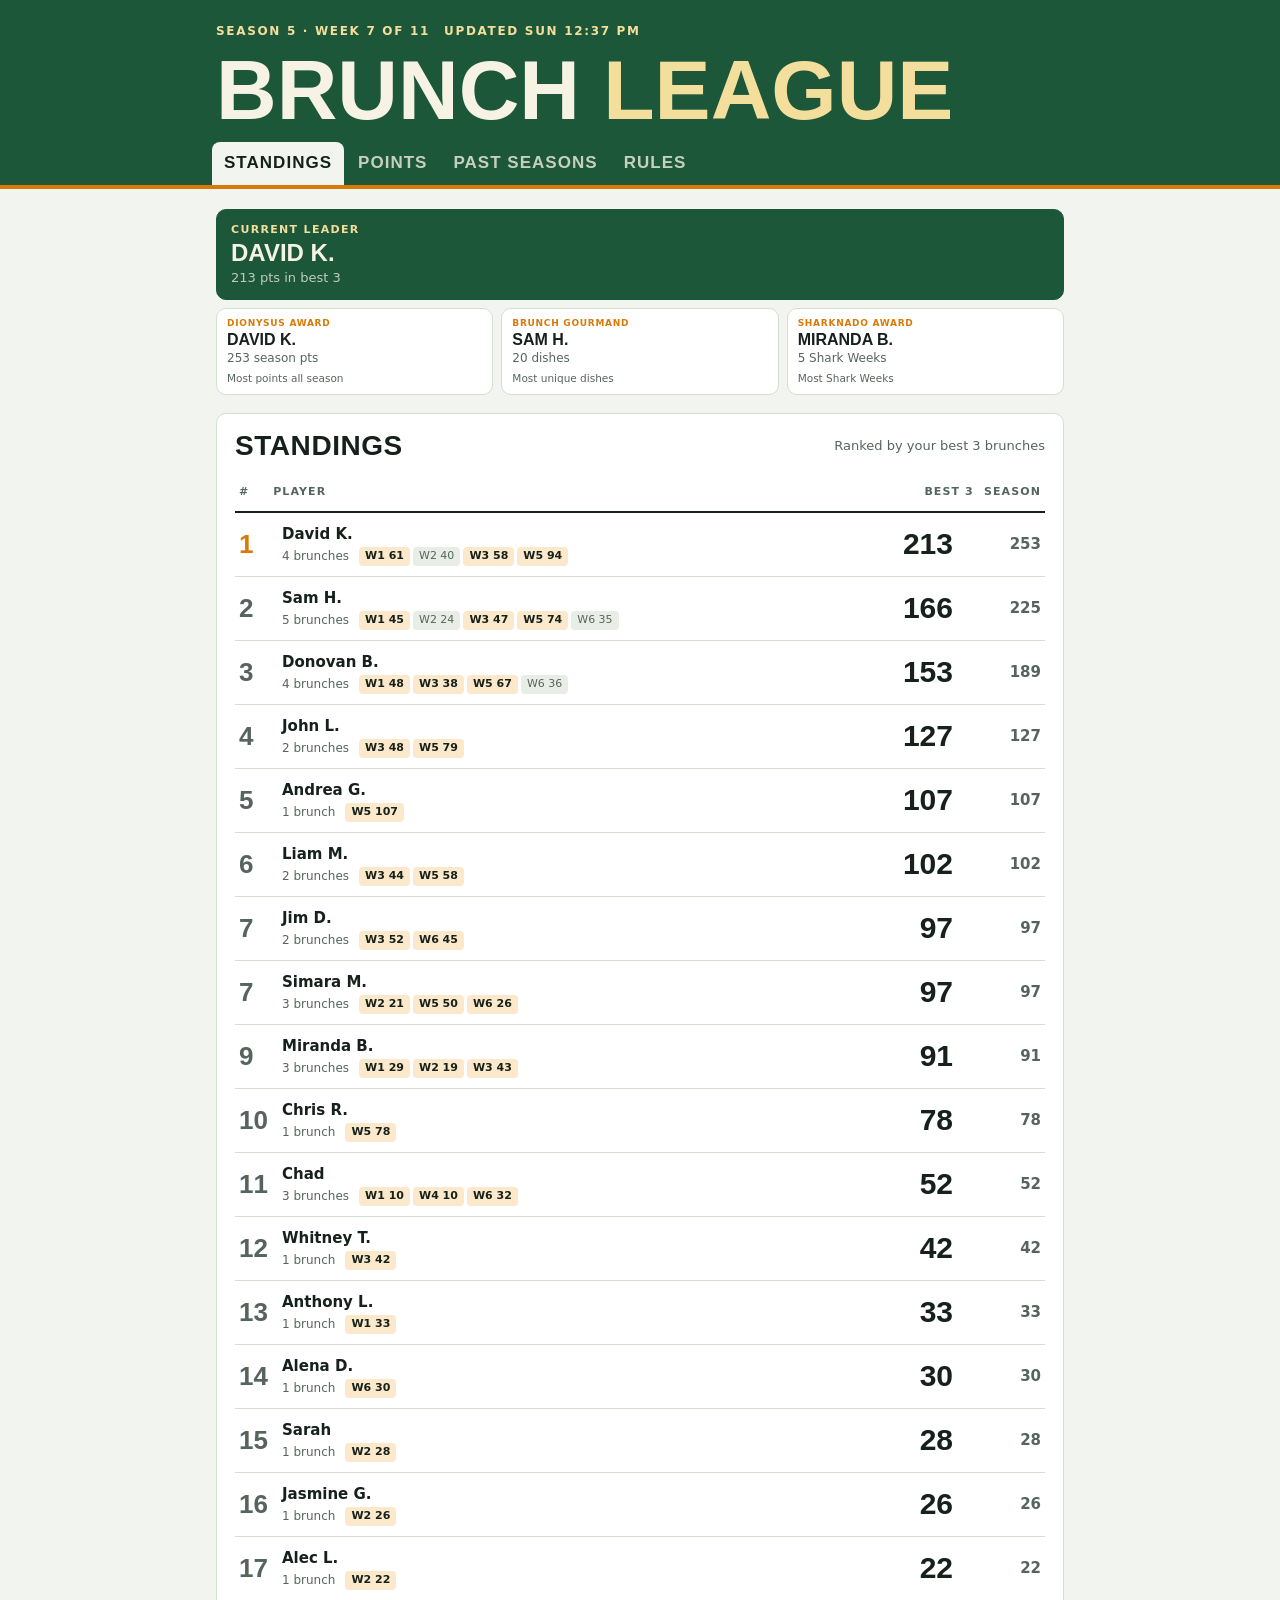
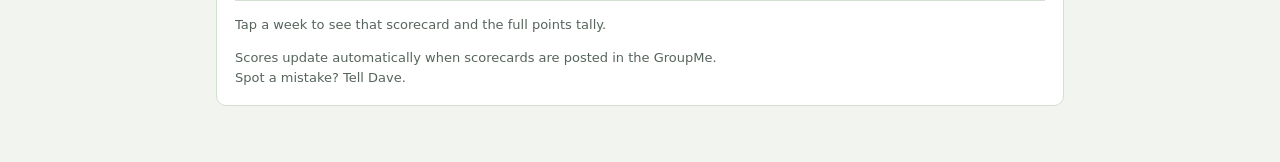
==== commit 17002feb: "Standings: smaller superlative cards in one row under the Current Leader Co-Authored-By: Claude Opus" ====
--- a/index.html
+++ b/index.html
@@ -70,17 +70,17 @@
 .award { border: 1px solid var(--line); border-radius: var(--radius); padding: 12px 14px; display: grid; gap: 2px; background: var(--surface); }
 .award .k { font-size: 11px; font-weight: 700; letter-spacing: .12em; text-transform: uppercase; color: var(--mimosa); }
 .award .who { font: 900 24px/1.05 var(--display); text-transform: uppercase; overflow-wrap: anywhere; }
-.award .why { font-size: 13px; color: var(--muted); margin-bottom: 6px; }
+.award .why { font-size: 13px; color: var(--muted); }
 .award.champ { background: var(--turf); border-color: var(--turf); color: var(--on-turf); }
 .award.champ .k { color: var(--champagne); }
 .award.champ .why { color: color-mix(in srgb, var(--on-turf) 75%, transparent); }
-#awards { grid-template-columns: repeat(3, 1fr); }
-#awards .award { display: flex; flex-direction: column; gap: 2px; }
-#awards .award .desc { margin-top: auto; }
+#awards { grid-template-columns: repeat(3, minmax(0, 1fr)); gap: 8px; }
 #awards .award.champ { grid-column: 1 / -1; }
-@media (max-width: 640px) { #awards { grid-template-columns: 1fr; } }
-.award .desc { font-size: 12px; color: var(--muted); padding-top: 6px; border-top: 1px solid var(--line); }
-.award.champ .desc { color: color-mix(in srgb, var(--on-turf) 75%, transparent); border-color: color-mix(in srgb, var(--on-turf) 25%, transparent); }
+#awards .award:not(.champ) { display: flex; flex-direction: column; gap: 1px; padding: 8px 10px; }
+#awards .award:not(.champ) .k { font-size: 9px; letter-spacing: .08em; }
+#awards .award:not(.champ) .who { font-size: 16px; }
+#awards .award:not(.champ) .why { font-size: 12px; margin-bottom: 0; }
+#awards .award .desc { margin-top: auto; padding-top: 4px; font-size: 10.5px; line-height: 1.3; color: var(--muted); }
 
 .board-head, .board-row { display: grid; grid-template-columns: 2.2em minmax(0, 1fr) 5.2em 5.2em; gap: 10px; align-items: center; padding: 10px 4px; }
 .board-head { font-size: 11px; font-weight: 700; letter-spacing: .1em; text-transform: uppercase; color: var(--muted); border-bottom: 2px solid var(--ink); }
@@ -353,13 +353,13 @@
       return { who: table.filter(r => r.s[key] === max).map(r => r.name).join(" & "), why: `${fmt(max)} ${label}` };
     };
     $("awards").replaceChildren(...[
-      ["Current Leader", leader("top3", "pts in best 3"), "On track for Brunch League Champion: most points across your best 3 brunches.", true],
-      ["Dionysus Award", leader("total", "season pts"), "Most total points all season. Every brunch counts."],
-      ["Brunch Gourmand", leader("dishes", "dishes"), "Most unique dishes tried across the season."],
-      ["Sharknado Award", leader("sharks", "Shark Weeks"), "Most Shark Weeks across the season."],
+      ["Current Leader", leader("top3", "pts in best 3"), "", true],
+      ["Dionysus Award", leader("total", "season pts"), "Most points all season"],
+      ["Brunch Gourmand", leader("dishes", "dishes"), "Most unique dishes"],
+      ["Sharknado Award", leader("sharks", "Shark Weeks"), "Most Shark Weeks"],
     ].map(([k, v, desc, champ]) => h("div", { class: "award" + (champ ? " champ" : "") },
       h("span", { class: "k", text: k }), h("span", { class: "who", text: v.who }), h("span", { class: "why", text: v.why }),
-      h("span", { class: "desc", text: desc }))));
+      desc && h("span", { class: "desc", text: desc }))));
 
     const board = $("board");
     if (!table.length) { board.replaceChildren(h("p", { class: "empty", text: "No scores yet." })); return; }
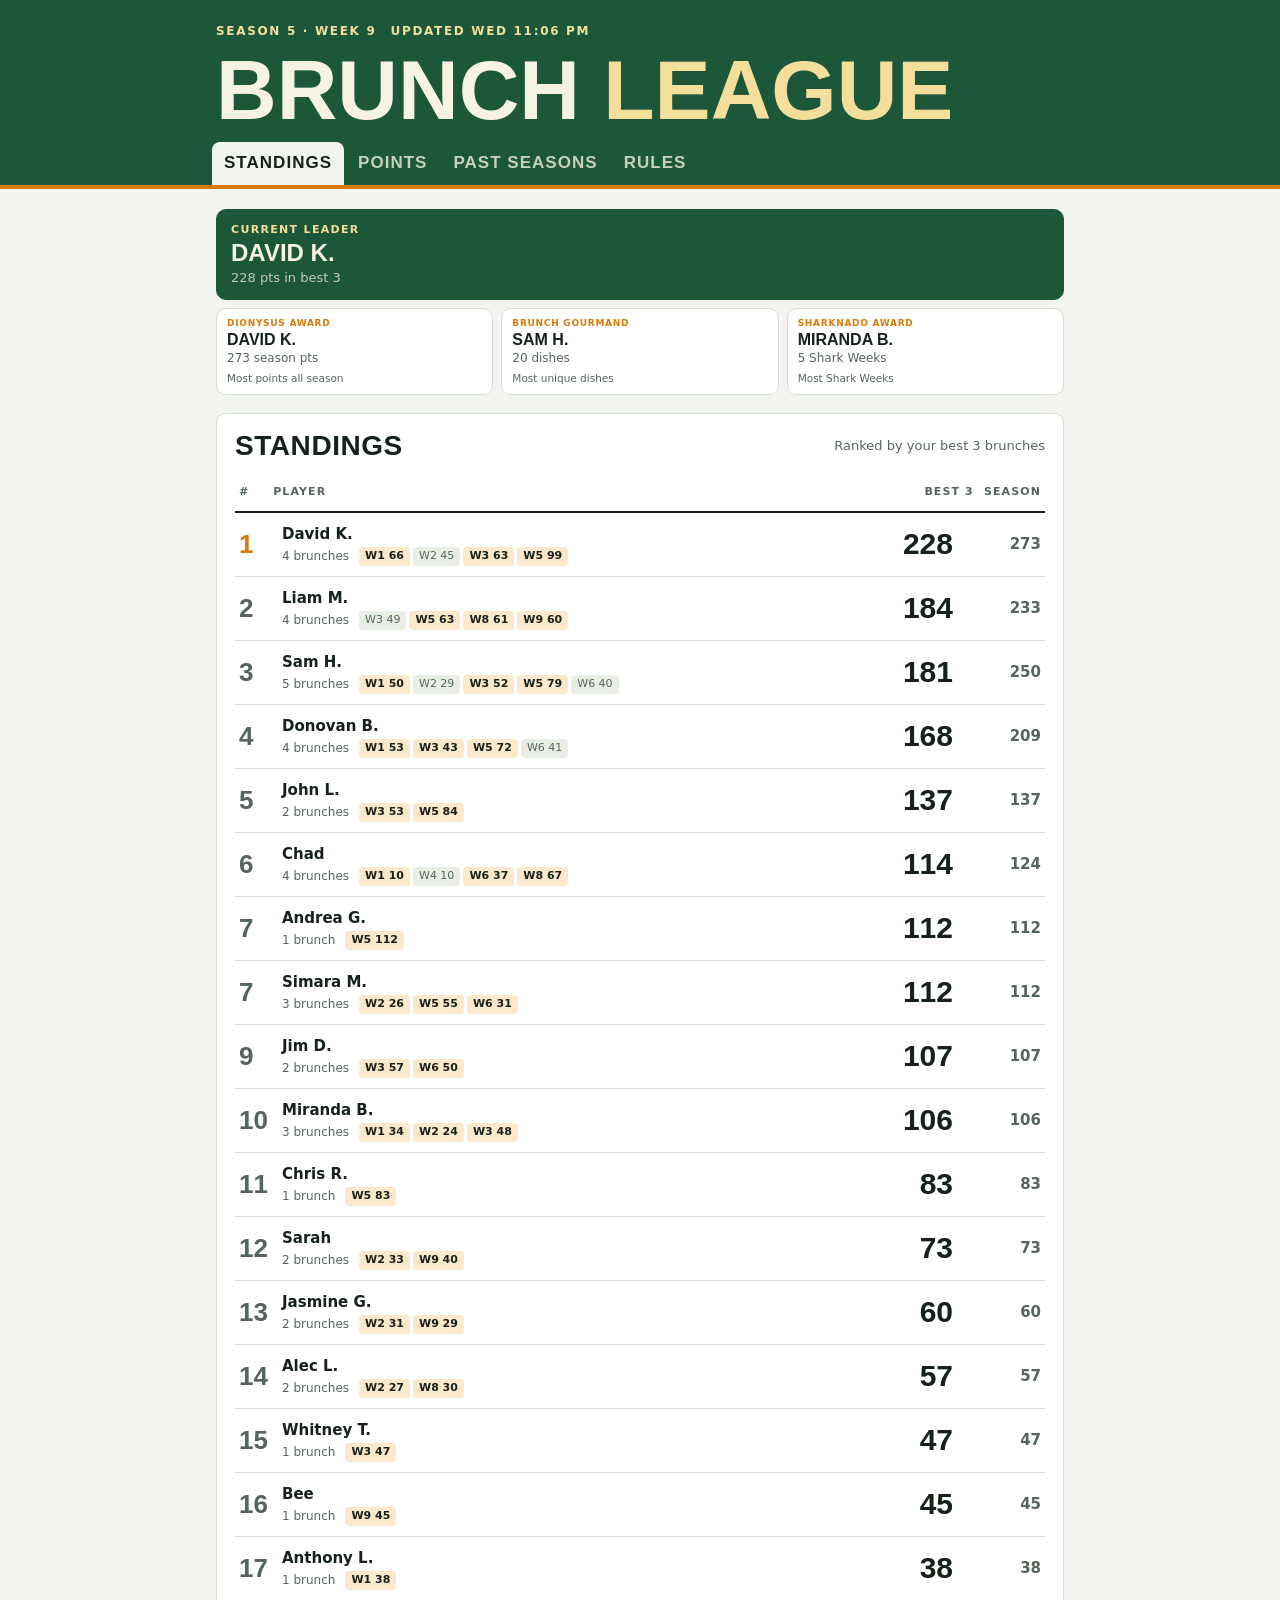
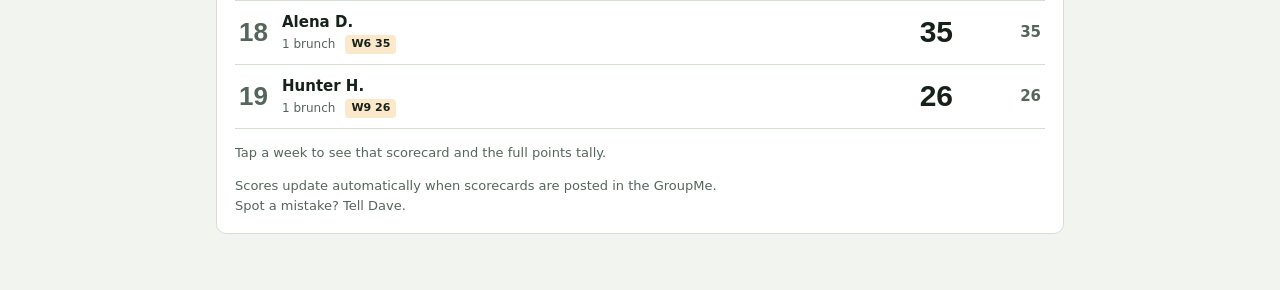
==== commit 3d4d6107: "Ongoing weeks: drop fixed season length, show each week's hosts and finale Co-Authored-By: Claude Op" ====
--- a/index.html
+++ b/index.html
@@ -388,12 +388,15 @@
     $("weekPick").replaceChildren(...Array.from({ length: Math.max(data.currentWeek, ...weeksWithScores) }, (_, i) => i + 1).map(w =>
       h("button", { "aria-pressed": String(w === week), onclick: () => { week = w; renderWeeks(); } }, `Week ${w}`)));
     const date = data.brunches[week]?.date;
+    const hosts = (data.brunches[week]?.hosts || []).map(id => data.players[id]?.name).filter(Boolean);
+    const about = [date && new Date(date + "T12:00").toLocaleDateString(undefined, { weekday: "long", month: "long", day: "numeric" }),
+      data.brunches[week]?.finale && "Season finale", hosts.length && "Hosted by " + hosts.join(" & ")].filter(Boolean).join(" · ");
     const rows = Object.keys(data.players).map(id => ({ id, name: data.players[id].name, wk: season(id).weeks.find(x => x.week === week) }))
       .filter(r => r.wk).sort((a, b) => b.wk.pts - a.wk.pts);
     const list = $("weekList");
     if (!rows.length) { list.replaceChildren(h("p", { class: "empty", text: `No scores for week ${week} yet.` })); return; }
     list.replaceChildren(
-      date ? h("p", { class: "sub", text: new Date(date + "T12:00").toLocaleDateString(undefined, { weekday: "long", month: "long", day: "numeric" }) }) : null,
+      about ? h("p", { class: "sub", text: about }) : null,
       ...rows.map(r => {
         const c = r.wk.c;
         const chips = FIELDS.filter(([k, , t]) => t === "num" ? n(c[k]) > 0 : c[k]).map(([k, label, t]) =>
@@ -538,7 +541,8 @@
       if (!r.ok) throw new Error(r.status);
       data = await r.json();
       $("loadError").hidden = true;
-      $("seasonLabel").textContent = `Season ${data.season} · Week ${data.currentWeek} of ${data.weeks}`;
+      const finale = Object.keys(data.brunches).find(w => data.brunches[w].finale);
+      $("seasonLabel").textContent = `Season ${data.season} · Week ${data.currentWeek}` + (finale ? ` · Finale is week ${finale}` : "");
       $("updated").textContent = "Updated " + new Date(data.updated).toLocaleString(undefined, { weekday: "short", hour: "numeric", minute: "2-digit" });
       renderStandings(); renderWeeks();
     } catch (e) { if (!data) $("loadError").hidden = false; }
